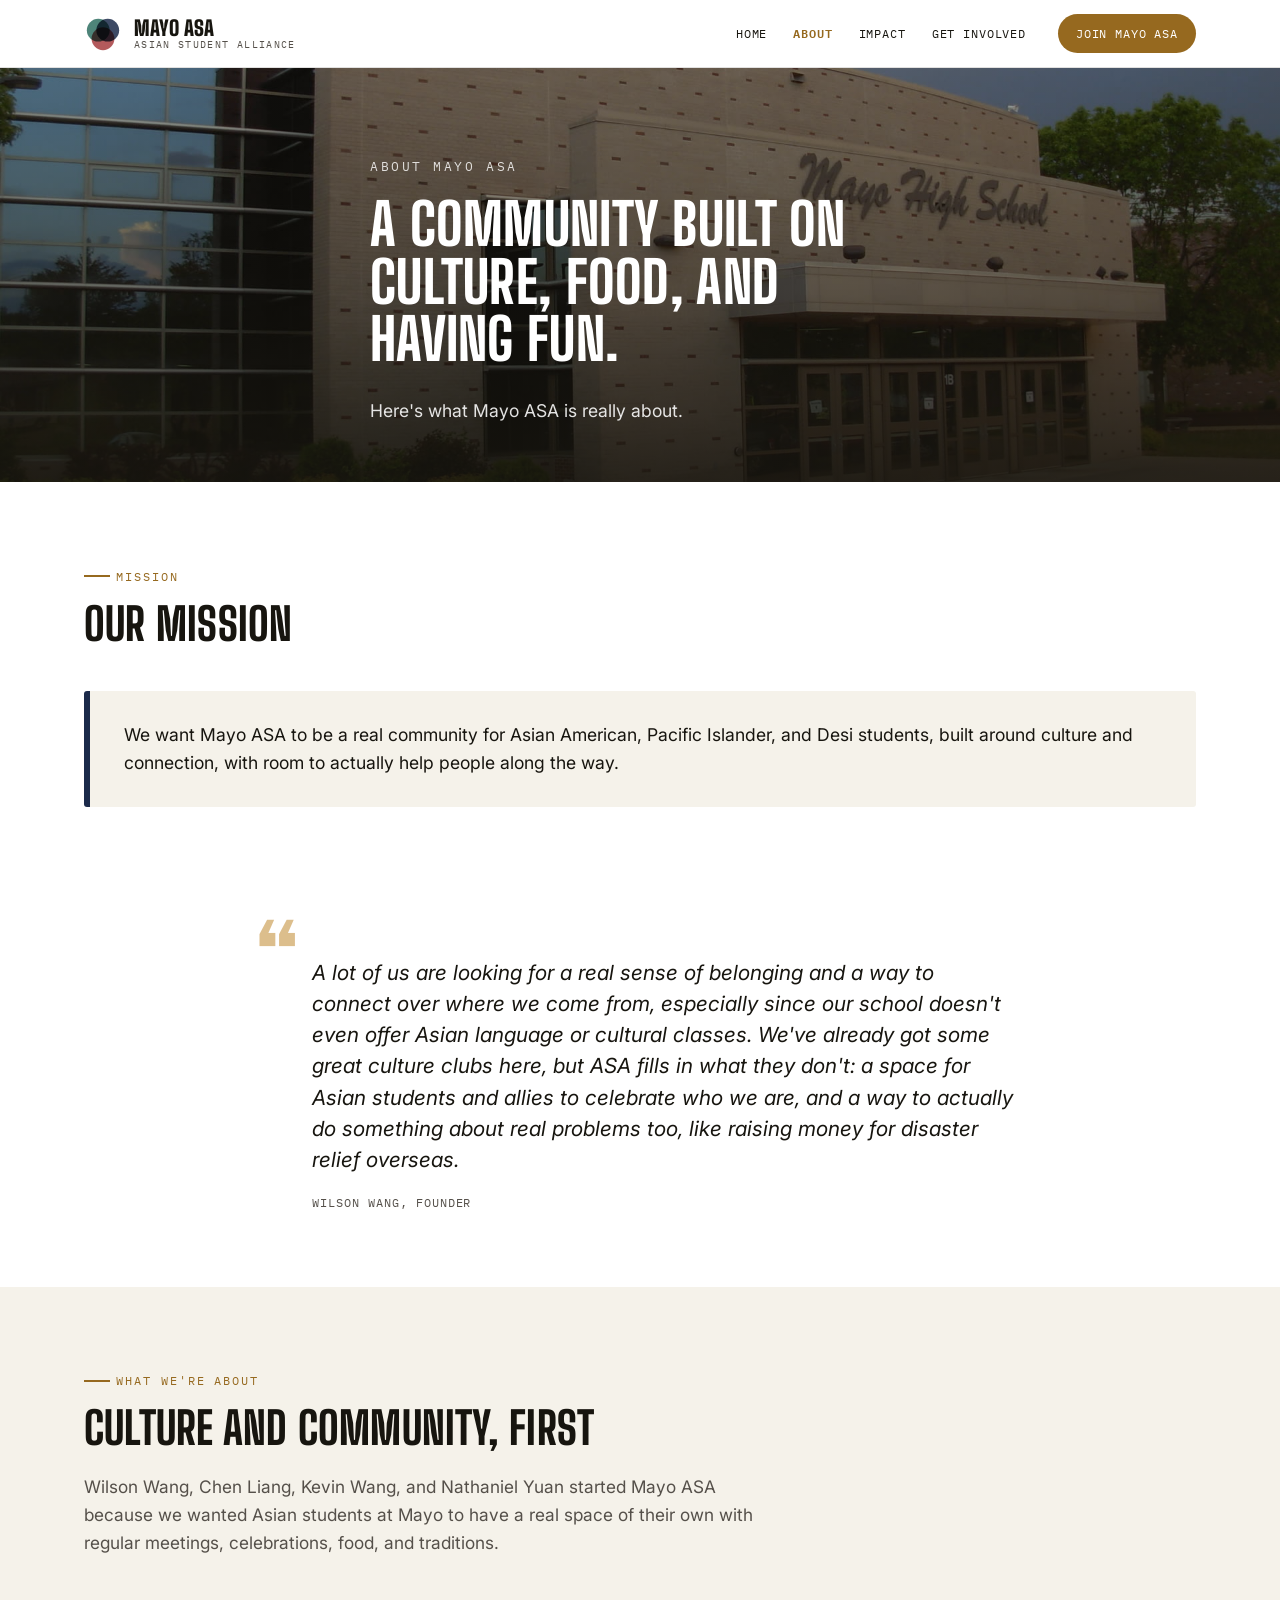
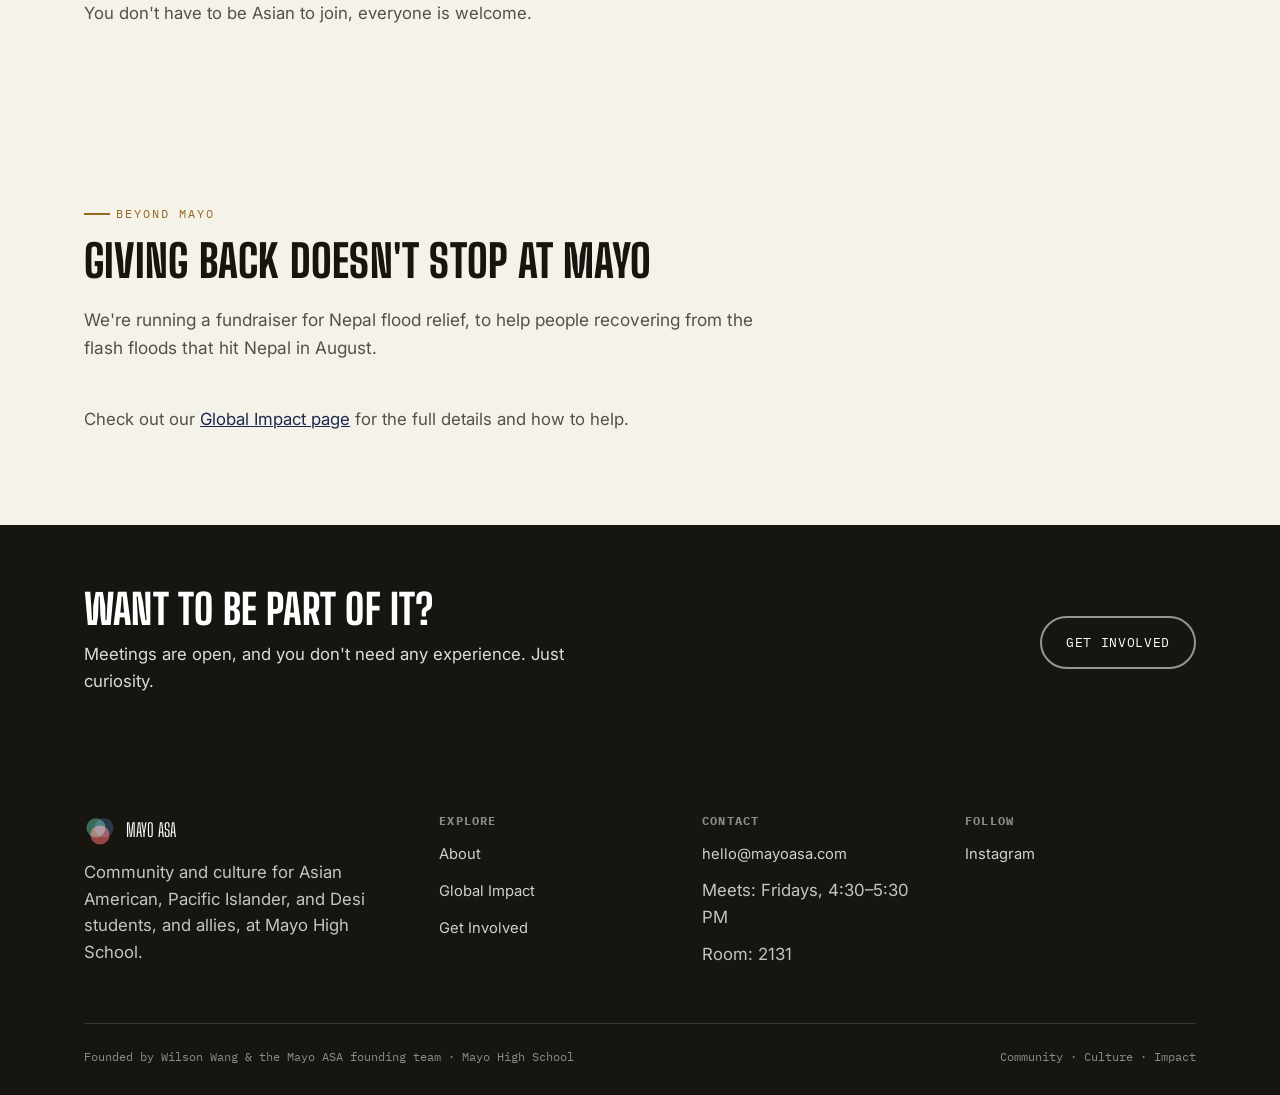
==== about.html @ 7ac88376 "Point canonical/OG/sitemap URLs at www, the actual serving domain The apex domain 308-redirects ever" ====
<!DOCTYPE html>
<html lang="en">
<head>
<meta charset="UTF-8">
<meta name="viewport" content="width=device-width, initial-scale=1.0">
<link rel="icon" href="/favicon.ico" sizes="48x48">
<link rel="icon" type="image/svg+xml" href="images/favicon.svg">
<link rel="icon" type="image/png" sizes="48x48" href="images/favicon-48x48.png">
<link rel="icon" type="image/png" sizes="96x96" href="images/favicon-96x96.png">
<link rel="icon" type="image/png" sizes="144x144" href="images/favicon-144x144.png">
<link rel="icon" type="image/png" sizes="32x32" href="images/favicon-32x32.png">
<link rel="icon" type="image/png" sizes="16x16" href="images/favicon-16x16.png">
<link rel="apple-touch-icon" sizes="180x180" href="images/apple-touch-icon.png">
<title>About — Mayo ASA</title>
<meta name="description" content="Mayo ASA's story and mission — a community built on culture, connection, and giving back at Mayo High School.">
<link rel="canonical" href="https://www.mayoasa.com/about.html">
<meta property="og:type" content="website">
<meta property="og:title" content="About — Mayo ASA">
<meta property="og:description" content="Mayo ASA's story and mission — a community built on culture, connection, and giving back at Mayo High School.">
<meta property="og:url" content="https://www.mayoasa.com/about.html">
<meta property="og:image" content="https://www.mayoasa.com/images/hero-about.jpg">
<meta name="twitter:card" content="summary_large_image">
<link rel="preconnect" href="https://fonts.googleapis.com">
<link rel="preconnect" href="https://fonts.gstatic.com" crossorigin>
<link href="https://fonts.googleapis.com/css2?family=Big+Shoulders+Display:wght@600;700;800;900&family=Inter:wght@400;500;600;700&family=IBM+Plex+Mono:wght@400;500;600&display=swap" rel="stylesheet">
<link rel="stylesheet" href="style.css">
</head>
<body>
<noscript><style>.reveal{opacity:1!important;transform:none!important}</style></noscript>

<header class="masthead">
  <div class="masthead-bar">
    <a class="brand" href="index.html">
      <svg class="brand-mark" viewBox="0 0 40 40" aria-hidden="true">
        <circle cx="15" cy="16" r="12" fill="#2f6f62" fill-opacity="0.85" style="mix-blend-mode:multiply"/>
        <circle cx="25" cy="16" r="12" fill="#1b2a4a" fill-opacity="0.85" style="mix-blend-mode:multiply"/>
        <circle cx="20" cy="25" r="12" fill="#a63d40" fill-opacity="0.85" style="mix-blend-mode:multiply"/>
      </svg>
      <span class="brand-text">
        <span class="brand-name">Mayo ASA</span>
        <span class="brand-sub">Asian Student Alliance</span>
      </span>
    </a>
    <div class="nav-row">
      <nav class="site-nav" aria-label="Primary">
        <ul>
          <li><a href="index.html">Home</a></li>
          <li><a href="about.html" aria-current="page">About</a></li>
          <li><a href="impact.html">Impact</a></li>
          <li><a href="get-involved.html">Get Involved</a></li>
        </ul>
      </nav>
      <a class="btn-cta" href="get-involved.html">Join Mayo ASA</a>
      <button class="nav-toggle" aria-label="Toggle navigation" aria-expanded="false">
        <span></span>
      </button>
    </div>
  </div>
</header>

<main>

  <section class="page-hero">
    <div class="photo-frame hero-photo">
      <img src="images/hero-about.jpg" alt="Mayo High School building">
    </div>
    <div class="wrap">
      <p class="hero-kicker">About Mayo ASA</p>
      <h1>A community built on culture, food, and having fun.</h1>
      <p class="hero-lede">Here's what Mayo ASA is really about.</p>
    </div>
  </section>

  <section class="section reveal">
    <div class="wrap">
      <div class="section-head">
        <span class="kicker">Mission</span>
        <h2>Our mission</h2>
      </div>
      <div class="callout" style="border-color:var(--navy);">
        <p>We want Mayo ASA to be a real community for Asian American, Pacific Islander, and Desi students, built around culture and connection, with room to actually help people along the way.</p>
      </div>
    </div>
  </section>

  <section class="quote-section reveal">
    <div class="wrap">
      <blockquote class="pull-quote">
        <p>A lot of us are looking for a real sense of belonging and a way to connect over where we come from, especially since our school doesn't even offer Asian language or cultural classes. We've already got some great culture clubs here, but ASA fills in what they don't: a space for Asian students and allies to celebrate who we are, and a way to actually do something about real problems too, like raising money for disaster relief overseas.</p>
        <cite class="pull-quote-cite">Wilson Wang, Founder</cite>
      </blockquote>
    </div>
  </section>

  <section class="section section--paper reveal">
    <div class="wrap">
      <div class="section-head">
        <span class="kicker">What we're about</span>
        <h2>Culture and community, first</h2>
        <p>Wilson Wang, Chen Liang, Kevin Wang, and Nathaniel Yuan started Mayo ASA because we wanted Asian students at Mayo to have a real space of their own with regular meetings, celebrations, food, and traditions.</p>
      </div>
      <p style="max-width:64ch; color:var(--ink-soft);">You don't have to be Asian to join, everyone is welcome.</p>
    </div>
  </section>

  <section class="section section--paper reveal">
    <div class="wrap">
      <div class="section-head">
        <span class="kicker">Beyond Mayo</span>
        <h2>Giving back doesn't stop at Mayo</h2>
        <p>We're running a fundraiser for Nepal flood relief, to help people recovering from the flash floods that hit Nepal in August.</p>
      </div>
      <p style="max-width:64ch; color:var(--ink-soft);">Check out our <a href="impact.html">Global Impact page</a> for the full details and how to help.</p>
    </div>
  </section>

  <section class="cta-band cta-band--ink reveal">
    <div class="wrap">
      <div class="cta-band-inner">
      <div>
        <h2>Want to be part of it?</h2>
        <p>Meetings are open, and you don't need any experience. Just curiosity.</p>
      </div>
      <div class="hero-actions" style="margin-top:0;">
        <a class="btn btn-ghost" href="get-involved.html">Get involved</a>
      </div>
      </div>
    </div>
  </section>

</main>

<footer class="site-footer">
  <div class="wrap">
    <div class="footer-top">
      <div>
        <div class="footer-brand-mark">
          <svg class="brand-mark" viewBox="0 0 40 40" aria-hidden="true">
            <circle cx="15" cy="16" r="12" fill="#2f6f62" fill-opacity="0.85" style="mix-blend-mode:screen"/>
            <circle cx="25" cy="16" r="12" fill="#1b2a4a" fill-opacity="0.85" style="mix-blend-mode:screen"/>
            <circle cx="20" cy="25" r="12" fill="#a63d40" fill-opacity="0.85" style="mix-blend-mode:screen"/>
          </svg>
          <span class="footer-brand">Mayo ASA</span>
        </div>
        <p>Community and culture for Asian American, Pacific Islander, and Desi students, and allies, at Mayo High School.</p>
      </div>
      <div class="footer-col">
        <h4>Explore</h4>
        <ul>
          <li><a href="about.html">About</a></li>
          <li><a href="impact.html">Global Impact</a></li>
          <li><a href="get-involved.html">Get Involved</a></li>
        </ul>
      </div>
      <div class="footer-col">
        <h4>Contact</h4>
        <ul>
          <li><a href="mailto:hello@mayoasa.com">hello@mayoasa.com</a></li>
          <li>Meets: Fridays, 4:30–5:30 PM</li>
          <li>Room: 2131</li>
        </ul>
      </div>
      <div class="footer-col">
        <h4>Follow</h4>
        <ul>
          <li><a href="https://www.instagram.com/asianstudentalliance00/" target="_blank" rel="noopener">Instagram</a></li>
        </ul>
      </div>
    </div>
    <div class="footer-bottom">
      <span>Founded by Wilson Wang &amp; the Mayo ASA founding team · Mayo High School</span>
      <span>Community · Culture · Impact</span>
    </div>
  </div>
</footer>

<script src="script.js"></script>
</body>
</html>
---- style.css ----
/* ==========================================================================
   Mayo ASA — stylesheet
   Design concept: bold, photo-led advocacy-org design (in the spirit of
   national civil-rights orgs) built around Mayo ASA's own identity system —
   three pillar colors (jade/navy/brick) plus one shared accent (gold).
   Photo sections use a "photo-slot" placeholder component until real
   photography is dropped in — see the photo-slot notes near each usage.
   ========================================================================== */

:root {
  --ink: #17150f;
  --ink-soft: #55504a;
  --white: #ffffff;
  --paper: #f5f2ea;
  --line: rgba(23, 21, 15, 0.13);

  --navy: #1b2a4a;      /* Education */
  --navy-dark: #101a30;
  --jade: #2f6f62;      /* Community */
  --jade-dark: #204b42;
  --brick: #a63d40;     /* Advocacy */
  --brick-dark: #7c2c2f;
  --gold: #c1892f;      /* shared accent / CTA color */
  --gold-dark: #96691f;

  --radius: 6px;
  --radius-sm: 3px;
  --shadow-card: 0 14px 32px -16px rgba(23, 21, 15, 0.35);
  --shadow-card-hover: 0 22px 40px -16px rgba(23, 21, 15, 0.45);

  --font-display: "Big Shoulders Display", "Arial Narrow", sans-serif;
  --font-body: "Inter", "Helvetica Neue", Arial, sans-serif;
  --font-mono: "IBM Plex Mono", "Courier New", monospace;
}

* { box-sizing: border-box; }
html { scroll-behavior: smooth; }

@media (prefers-reduced-motion: reduce) {
  html { scroll-behavior: auto; }
  *, *::before, *::after {
    animation-duration: 0.001ms !important;
    animation-iteration-count: 1 !important;
    transition-duration: 0.001ms !important;
    scroll-behavior: auto !important;
  }
}

body {
  margin: 0;
  background: var(--white);
  color: var(--ink);
  font-family: var(--font-body);
  font-size: 1.05rem;
  line-height: 1.6;
  -webkit-font-smoothing: antialiased;
}

h1, h2, h3, h4 {
  font-family: var(--font-display);
  font-weight: 800;
  letter-spacing: 0.005em;
  line-height: 1.0;
  margin: 0 0 0.5em;
  text-transform: uppercase;
}

p { margin: 0 0 1em; }
a { color: var(--navy); }
a:focus-visible, button:focus-visible, .nav-toggle:focus-visible {
  outline: 3px solid var(--gold);
  outline-offset: 3px;
}

img, svg { max-width: 100%; display: block; }

.wrap {
  max-width: 1160px;
  margin: 0 auto;
  padding: 0 24px;
}

/* -------------------------------- eyebrow / kicker labels ---------------- */
.kicker {
  display: inline-flex;
  align-items: center;
  gap: 0.5em;
  font-family: var(--font-mono);
  font-size: 0.76rem;
  letter-spacing: 0.16em;
  text-transform: uppercase;
  color: var(--gold-dark);
}
.kicker::before {
  content: "";
  width: 26px;
  height: 2px;
  background: var(--gold-dark);
  display: inline-block;
}
.kicker--light { color: var(--gold); }
.kicker--light::before { background: var(--gold); }

.tag {
  display: inline-flex;
  align-items: center;
  gap: 0.4em;
  font-family: var(--font-mono);
  font-size: 0.72rem;
  letter-spacing: 0.1em;
  text-transform: uppercase;
  padding: 0.35em 0.85em;
  border-radius: 999px;
  border: 1.5px solid currentColor;
}
.tag--community { color: var(--jade-dark); }
.tag--education { color: var(--navy); }
.tag--advocacy { color: var(--brick-dark); }
.tag--gold { color: var(--gold-dark); }
.tag--global { color: var(--gold-dark); }

/* ------------------------------------ donate banner ----------------------- */
.donate-banner { background: var(--brick); color: var(--white); }
.donate-banner-inner {
  display: flex;
  align-items: center;
  justify-content: center;
  gap: 16px;
  padding: 10px 24px;
  text-align: center;
}
.donate-banner p { margin: 0; font-size: 0.92rem; }
.donate-banner a { color: var(--white); font-weight: 700; text-decoration: underline; text-underline-offset: 2px; }
.donate-banner-close {
  background: none;
  border: none;
  color: var(--white);
  font-size: 1.3rem;
  line-height: 1;
  cursor: pointer;
  padding: 0 4px;
  flex-shrink: 0;
}
@media (max-width: 640px) {
  .donate-banner-inner { flex-wrap: wrap; padding: 10px 16px; }
}

/* ------------------------------------ masthead / nav --------------------- */
.masthead {
  background: var(--white);
  border-bottom: 1px solid var(--line);
  position: sticky;
  top: 0;
  z-index: 50;
  transition: box-shadow 0.2s ease;
}
.masthead.is-scrolled { box-shadow: 0 6px 18px -12px rgba(23,21,15,0.35); }
.masthead-bar {
  display: flex;
  align-items: center;
  justify-content: space-between;
  padding: 14px 24px;
  max-width: 1160px;
  margin: 0 auto;
  gap: 16px;
}
.brand {
  display: flex;
  align-items: center;
  gap: 12px;
  text-decoration: none;
  color: var(--ink);
}
.brand-mark { width: 38px; height: 38px; flex: none; }
.brand-text { line-height: 1; }
.brand-name {
  font-family: var(--font-display);
  font-weight: 900;
  font-size: 1.3rem;
  letter-spacing: 0.01em;
  text-transform: uppercase;
}
.brand-sub {
  display: block;
  font-family: var(--font-mono);
  font-size: 0.6rem;
  letter-spacing: 0.14em;
  text-transform: uppercase;
  color: var(--ink-soft);
  margin-top: 2px;
}

.nav-toggle {
  display: none;
  background: none;
  border: 2px solid var(--ink);
  border-radius: 4px;
  padding: 8px 10px;
  cursor: pointer;
}
.nav-toggle span,
.nav-toggle span::before,
.nav-toggle span::after {
  display: block;
  width: 20px;
  height: 2px;
  background: var(--ink);
  position: relative;
  transition: transform 0.28s cubic-bezier(0.16, 1, 0.3, 1), background-color 0.2s ease, opacity 0.2s ease;
}
.nav-toggle span::before,
.nav-toggle span::after { content: ""; position: absolute; }
.nav-toggle span::before { top: -6px; }
.nav-toggle span::after { top: 6px; }

/* morph the hamburger into an X while the menu is open */
.nav-toggle[aria-expanded="true"] span { background: transparent; }
.nav-toggle[aria-expanded="true"] span::before { top: 0; transform: rotate(45deg); }
.nav-toggle[aria-expanded="true"] span::after { top: 0; transform: rotate(-45deg); }

.nav-row { display: flex; align-items: center; gap: 20px; }
.site-nav ul {
  list-style: none;
  display: flex;
  gap: 2px;
  margin: 0;
  padding: 0;
}
.site-nav a {
  display: inline-block;
  font-family: var(--font-mono);
  font-size: 0.76rem;
  letter-spacing: 0.07em;
  text-transform: uppercase;
  text-decoration: none;
  color: var(--ink);
  padding: 9px 12px;
  border-radius: 3px;
}
.site-nav a:hover { background: var(--paper); }
.site-nav a[aria-current="page"] { color: var(--gold-dark); font-weight: 600; }

.btn-cta {
  display: inline-flex;
  align-items: center;
  font-family: var(--font-mono);
  font-size: 0.76rem;
  letter-spacing: 0.07em;
  text-transform: uppercase;
  text-decoration: none;
  color: var(--white);
  background: var(--gold-dark);
  padding: 10px 18px;
  border-radius: 999px;
  white-space: nowrap;
  transition: background 0.15s ease, transform 0.15s ease;
}
.btn-cta:hover { background: var(--ink); transform: translateY(-1px); }

/* --------------------------------------- buttons -------------------------- */
.btn {
  display: inline-flex;
  align-items: center;
  gap: 0.5em;
  font-family: var(--font-mono);
  font-size: 0.82rem;
  letter-spacing: 0.05em;
  text-transform: uppercase;
  text-decoration: none;
  padding: 14px 24px;
  border-radius: 999px;
  border: 2px solid transparent;
  transition: transform 0.15s ease, box-shadow 0.15s ease, background 0.15s ease;
}
.btn-primary { background: var(--gold-dark); color: var(--white); }
.btn-primary:hover { background: var(--gold); transform: translateY(-2px); box-shadow: var(--shadow-card); }
.btn-ghost { background: transparent; color: var(--white); border-color: rgba(255,255,255,0.55); }
.btn-ghost:hover { background: rgba(255,255,255,0.12); }
.btn-ghost--dark { color: var(--ink); border-color: var(--ink); }
.btn-ghost--dark:hover { background: var(--paper); }

/* --------------------------------------- photo-slot placeholder ----------- */
/* Stand-in for real photography. Swap by replacing this element with an
   <img src="images/your-photo.jpg" alt="..."> of the same aspect ratio. */
.photo-slot {
  position: relative;
  overflow: hidden;
  border-radius: var(--radius);
  background: linear-gradient(135deg, var(--slot-a, var(--navy)) 0%, var(--slot-b, var(--navy-dark)) 100%);
  isolation: isolate;
}
.photo-slot::before {
  content: "";
  position: absolute;
  inset: 0;
  background-image: radial-gradient(rgba(255,255,255,0.16) 1px, transparent 1px);
  background-size: 15px 15px;
  mix-blend-mode: overlay;
  opacity: 0.65;
}
.photo-slot-cap {
  position: absolute;
  top: 14px;
  left: 14px;
  max-width: calc(100% - 28px);
  display: inline-flex;
  align-items: center;
  gap: 8px;
  background: rgba(15, 14, 10, 0.4);
  padding: 7px 14px 7px 10px;
  border-radius: 999px;
  color: rgba(255,255,255,0.92);
}
.photo-slot-cap svg { width: 16px; height: 16px; flex: none; opacity: 0.9; }
.photo-slot-cap span {
  font-family: var(--font-mono);
  font-size: 0.66rem;
  letter-spacing: 0.06em;
  text-transform: uppercase;
  white-space: nowrap;
  overflow: hidden;
  text-overflow: ellipsis;
  min-width: 0;
}

/* real photo container — replaces .photo-slot once an image is available */
.photo-frame {
  position: relative;
  overflow: hidden;
  border-radius: var(--radius);
  background: var(--ink);
}
/* full-bleed hero variant spans edge-to-edge, so no rounded corners
   (otherwise the page background shows through at the corners) */
.photo-frame.hero-photo { border-radius: 0; }
.photo-frame img {
  width: 100%;
  height: 100%;
  object-fit: cover;
  display: block;
}

/* full-bleed hero variant: adds a scrim so headline text stays legible even
   once a real photo is dropped in */
.hero-photo {
  position: absolute;
  inset: 0;
  z-index: -1;
}
.hero-photo::after {
  content: "";
  position: absolute;
  inset: 0;
  background: linear-gradient(180deg, rgba(23,21,15,0.35) 0%, rgba(23,21,15,0.55) 55%, rgba(23,21,15,0.86) 100%);
}

/* circular avatar-slot for founders */
.avatar-slot {
  width: 88px;
  height: 88px;
  border-radius: 50%;
  flex: none;
  display: flex;
  align-items: center;
  justify-content: center;
  font-family: var(--font-display);
  font-size: 1.5rem;
  color: var(--white);
  background: linear-gradient(135deg, var(--slot-a, var(--navy)), var(--slot-b, var(--navy-dark)));
  box-shadow: inset 0 0 0 3px rgba(255,255,255,0.18);
}

/* real-photo version of .avatar-slot */
.avatar-frame {
  width: 88px;
  height: 88px;
  border-radius: 50%;
  flex: none;
  overflow: hidden;
}
.avatar-frame img {
  width: 100%;
  height: 100%;
  object-fit: cover;
  display: block;
}

/* --------------------------------------- hero (home) ----------------------- */
.hero {
  position: relative;
  min-height: 82vh;
  display: flex;
  align-items: flex-end;
  padding: 64px 0 56px;
  color: var(--white);
}
.hero-kicker {
  font-family: var(--font-mono);
  font-size: 0.8rem;
  letter-spacing: 0.2em;
  text-transform: uppercase;
  color: rgba(255,255,255,0.82);
  margin-bottom: 18px;
}
.hero h1 {
  font-size: clamp(2.8rem, 7vw, 5.4rem);
  max-width: 17ch;
  margin-bottom: 0.28em;
}
.hero h1 em {
  font-style: normal;
  color: var(--gold);
}
.hero-lede {
  font-size: 1.2rem;
  max-width: 54ch;
  color: rgba(255,255,255,0.88);
}
.hero-actions {
  display: flex;
  flex-wrap: wrap;
  gap: 14px;
  margin-top: 28px;
}

/* inner page hero */
.page-hero {
  position: relative;
  min-height: 46vh;
  display: flex;
  align-items: flex-end;
  padding: 48px 0 40px;
  color: var(--white);
}
.page-hero h1 { font-size: clamp(2.2rem, 5.5vw, 3.6rem); max-width: 20ch; }
.page-hero .hero-lede { font-size: 1.1rem; }

/* --------------------------------------- stat bar --------------------------- */
.stat-bar {
  background: var(--ink);
  color: var(--white);
}
.stat-grid {
  display: grid;
  grid-template-columns: repeat(auto-fit, minmax(180px, 1fr));
  gap: 32px;
  padding: 40px 0;
}
.stat-num {
  font-family: var(--font-display);
  font-size: clamp(2.4rem, 5vw, 3.4rem);
  color: var(--gold);
  line-height: 1;
  margin-bottom: 0.2em;
}
.stat-label {
  font-family: var(--font-mono);
  font-size: 0.78rem;
  letter-spacing: 0.08em;
  text-transform: uppercase;
  color: rgba(255,255,255,0.75);
}

/* --------------------------------------- section shell --------------------- */
.section { padding: 76px 0; }
.section--paper { background: var(--paper); }
.section--ink { background: var(--ink); color: var(--white); }
.section--ink .section-head p { color: rgba(255,255,255,0.72); }
.section--ink a { color: var(--gold); }
.section-head { max-width: 62ch; margin-bottom: 44px; }
.section-head h2 { font-size: clamp(1.9rem, 3.6vw, 2.8rem); margin-top: 0.35em; }
.section-head p { color: var(--ink-soft); font-size: 1.08rem; }
.section-head--center { margin-left: auto; margin-right: auto; text-align: center; }

/* --------------------------------------- feature block (photo + text) ------ */
.feature {
  display: grid;
  grid-template-columns: 1fr 1fr;
  gap: 56px;
  align-items: center;
}
.feature + .feature { margin-top: 76px; }
.feature-media .photo-slot { aspect-ratio: 4 / 3; }
.feature--reverse .feature-media { order: 2; }
.feature-body h3 { font-size: clamp(1.5rem, 2.6vw, 2.1rem); margin-top: 0.3em; }
.feature-body p { color: var(--ink-soft); max-width: 52ch; }
.feature-body .tag { margin-bottom: 14px; }

/* --------------------------------------- pinned cards ---------------------- */
.card-grid {
  display: grid;
  grid-template-columns: repeat(auto-fit, minmax(270px, 1fr));
  gap: 28px;
}
.pillar-card {
  background: var(--white);
  border: 1px solid var(--line);
  border-top: 5px solid var(--stripe, var(--gold));
  border-radius: var(--radius);
  padding: 30px 26px 26px;
  box-shadow: var(--shadow-card);
  transition: transform 0.2s ease, box-shadow 0.2s ease;
}
.pillar-card:hover { transform: translateY(-4px); box-shadow: var(--shadow-card-hover); }
.pillar-card--community { --stripe: var(--jade); }
.pillar-card--education { --stripe: var(--navy); }
.pillar-card--advocacy { --stripe: var(--brick); }
.pillar-card--global { --stripe: var(--gold); }
.pillar-card h3 { font-size: 1.35rem; margin-bottom: 0.5em; }
.pillar-card p { color: var(--ink-soft); font-size: 0.98rem; margin-bottom: 0.9em; }
.pillar-card .tag { margin-bottom: 14px; }
.pillar-card a { font-family: var(--font-mono); font-size: 0.82rem; text-decoration: none; font-weight: 600; }

/* --------------------------------------- CTA band --------------------------- */
.cta-band {
  background: var(--gold-dark);
  color: var(--white);
  padding: 64px 0;
}
.cta-band.cta-band--ink { background: var(--ink); }
.cta-band-inner {
  display: flex;
  flex-wrap: wrap;
  align-items: center;
  justify-content: space-between;
  gap: 28px;
}
.cta-band h2 { margin: 0; font-size: clamp(1.8rem, 3.6vw, 2.6rem); max-width: 20ch; }
.cta-band p { color: rgba(255,255,255,0.85); margin: 10px 0 0; max-width: 46ch; }

/* --------------------------------------- pull quote ------------------------ */
.quote-section { padding: 64px 0; }
.pull-quote {
  position: relative;
  max-width: 68ch;
  margin: 0 auto;
  padding: 10px 0 10px 46px;
}
.pull-quote::before {
  content: "\201C";
  position: absolute;
  left: -10px;
  top: -34px;
  font-family: var(--font-display);
  font-weight: 900;
  font-size: 5.8rem;
  color: var(--gold);
  opacity: 0.55;
  line-height: 1;
}
.pull-quote p {
  font-size: 1.3rem;
  font-style: italic;
  color: var(--ink);
  line-height: 1.5;
  margin-bottom: 0;
}
.pull-quote-cite {
  display: block;
  margin-top: 18px;
  font-family: var(--font-mono);
  font-size: 0.76rem;
  letter-spacing: 0.08em;
  text-transform: uppercase;
  color: var(--ink-soft);
  font-style: normal;
}

/* --------------------------------------- founder cards --------------------- */
.founders-grid {
  display: grid;
  grid-template-columns: repeat(2, 1fr);
  align-items: start;
  gap: 28px;
}
@media (max-width: 640px) {
  .founders-grid { grid-template-columns: 1fr; }
  .stat-grid { grid-template-columns: 1fr; }
}
.founder-card {
  display: flex;
  gap: 20px;
  align-items: flex-start;
  background: var(--white);
  border: 1px solid var(--line);
  padding: 26px;
  border-radius: var(--radius);
  box-shadow: var(--shadow-card);
}
.founder-name { font-family: var(--font-display); font-size: 1.2rem; text-transform: uppercase; margin-bottom: 2px; }
.founder-role {
  font-family: var(--font-mono);
  font-size: 0.72rem;
  letter-spacing: 0.1em;
  text-transform: uppercase;
  color: var(--ink-soft);
  display: block;
  margin-bottom: 8px;
}
.founder-card p { font-size: 0.96rem; color: var(--ink-soft); margin: 0; }

/* --------------------------------------- callout / pull-note --------------- */
.callout {
  border-left: 6px solid var(--brick);
  background: var(--paper);
  padding: 30px 34px;
  border-radius: var(--radius-sm);
}
.callout p { font-size: 1.1rem; margin-bottom: 0.8em; }
.callout p:last-child { margin-bottom: 0; }
.callout strong { color: var(--brick-dark); }

/* --------------------------------------- list styles ------------------------ */
.check-list { list-style: none; margin: 0; padding: 0; display: grid; gap: 14px; }
.check-list li {
  padding-left: 1.7em;
  position: relative;
  color: var(--ink-soft);
}
.check-list li::before {
  content: "";
  position: absolute;
  left: 0;
  top: 0.55em;
  width: 10px;
  height: 10px;
  border-radius: 2px;
  background: var(--stripe, var(--gold));
}

/* --------------------------------------- topic tag cloud -------------------- */
.tag-board {
  display: flex;
  flex-wrap: wrap;
  gap: 12px;
}
.tag-pin {
  font-family: var(--font-mono);
  font-size: 0.85rem;
  padding: 10px 18px;
  background: var(--white);
  border: 1.5px solid var(--line);
  border-radius: 999px;
  color: var(--ink);
}

/* --------------------------------------- partner strip --------------------- */
.partner-grid {
  display: grid;
  grid-template-columns: repeat(auto-fit, minmax(220px, 1fr));
  gap: 20px;
}
.partner-card {
  border: 1px solid rgba(255,255,255,0.18);
  padding: 22px;
  border-radius: var(--radius);
}
.partner-card h3 { font-size: 1.05rem; margin-bottom: 6px; }
.partner-card p { color: rgba(255,255,255,0.72); font-size: 0.92rem; margin: 0; }

/* --------------------------------------- FAQ ------------------------------- */
.faq-item { border-bottom: 1px solid var(--line); padding: 20px 0; }
.faq-item summary {
  cursor: pointer;
  font-family: var(--font-display);
  font-size: 1.15rem;
  text-transform: uppercase;
  list-style: none;
}
.faq-item summary::-webkit-details-marker { display: none; }
.faq-item summary::before { content: "+ "; color: var(--gold-dark); }
.faq-item[open] summary::before { content: "\2212 "; }
.faq-item p { margin-top: 10px; color: var(--ink-soft); }

/* --------------------------------------- contact card ---------------------- */
.contact-card {
  background: var(--paper);
  border: 1px solid var(--line);
  padding: 34px;
  border-radius: var(--radius);
}
.contact-card dl { display: grid; grid-template-columns: auto 1fr; gap: 12px 18px; margin: 0; }
.contact-card dt {
  font-family: var(--font-mono);
  font-size: 0.75rem;
  letter-spacing: 0.08em;
  text-transform: uppercase;
  color: var(--ink-soft);
}
.contact-card dd { margin: 0; }
.editnote {
  font-family: var(--font-mono);
  font-size: 0.72rem;
  color: var(--gold-dark);
  border: 1px dashed var(--gold-dark);
  padding: 3px 8px;
  border-radius: 3px;
  margin-left: 6px;
  white-space: nowrap;
}

/* --------------------------------------- sign-up form ----------------------- */
.signup-form {
  background: var(--white);
  border: 1px solid var(--line);
  padding: 34px;
  border-radius: var(--radius);
  box-shadow: var(--shadow-card);
  max-width: 560px;
}
.form-row { margin-bottom: 20px; }
.form-row:last-of-type { margin-bottom: 0; }
.form-row-split { display: grid; grid-template-columns: 1fr 1fr; gap: 16px; }
.form-label {
  display: block;
  font-family: var(--font-mono);
  font-size: 0.75rem;
  letter-spacing: 0.08em;
  text-transform: uppercase;
  color: var(--ink-soft);
  margin-bottom: 8px;
}
.form-input, .form-select, .form-textarea {
  display: block;
  width: 100%;
  font-family: var(--font-body);
  font-size: 1rem;
  color: var(--ink);
  background: var(--paper);
  border: 1.5px solid var(--line);
  border-radius: var(--radius-sm);
  padding: 12px 14px;
}
.form-textarea { resize: vertical; min-height: 90px; }
.form-input:focus, .form-select:focus, .form-textarea:focus {
  outline: none;
  border-color: var(--gold-dark);
  box-shadow: 0 0 0 3px rgba(193, 137, 47, 0.18);
}
.form-hint { font-size: 0.85rem; color: var(--ink-soft); margin-top: 6px; }
.form-submit {
  font-family: var(--font-mono);
  font-size: 0.82rem;
  letter-spacing: 0.05em;
  text-transform: uppercase;
  color: var(--white);
  background: var(--gold-dark);
  border: none;
  border-radius: 999px;
  padding: 14px 28px;
  cursor: pointer;
  transition: background 0.15s ease, transform 0.15s ease;
}
.form-submit:hover { background: var(--gold); transform: translateY(-2px); }
.form-submit:disabled { opacity: 0.6; cursor: default; transform: none; }
.form-status {
  margin-top: 16px;
  font-size: 0.92rem;
  padding: 12px 14px;
  border-radius: var(--radius-sm);
  display: none;
}
.form-status.is-success { display: block; background: rgba(47, 111, 98, 0.12); color: var(--jade-dark); }
.form-status.is-error { display: block; background: rgba(166, 61, 64, 0.12); color: var(--brick-dark); }
.form-honeypot { position: absolute; left: -9999px; width: 1px; height: 1px; overflow: hidden; }

@media (max-width: 560px) {
  .form-row-split { grid-template-columns: 1fr; }
}

/* --------------------------------------- footer ---------------------------- */
.site-footer {
  background: var(--ink);
  color: rgba(255,255,255,0.75);
  padding: 56px 0 28px;
}
.footer-top {
  display: grid;
  grid-template-columns: 1.4fr 1fr 1fr 1fr;
  gap: 32px;
  padding-bottom: 40px;
  border-bottom: 1px solid rgba(255,255,255,0.14);
  margin-bottom: 24px;
}
.footer-brand-mark { display: flex; align-items: center; gap: 10px; margin-bottom: 12px; }
.footer-brand-mark .brand-mark { width: 32px; height: 32px; }
.footer-brand { font-family: var(--font-display); text-transform: uppercase; color: var(--white); font-size: 1.15rem; }
.footer-col h4 {
  font-family: var(--font-mono);
  font-size: 0.72rem;
  letter-spacing: 0.1em;
  text-transform: uppercase;
  color: rgba(255,255,255,0.5);
  margin-bottom: 14px;
}
.footer-col p { font-size: 0.92rem; color: rgba(255,255,255,0.68); max-width: 32ch; }
.footer-col ul { list-style: none; margin: 0; padding: 0; display: grid; gap: 10px; }
.footer-col a { color: rgba(255,255,255,0.8); text-decoration: none; font-size: 0.92rem; }
.footer-col a:hover { color: var(--gold); }
.footer-bottom {
  display: flex;
  flex-wrap: wrap;
  justify-content: space-between;
  gap: 12px;
  font-family: var(--font-mono);
  font-size: 0.74rem;
  color: rgba(255,255,255,0.5);
}

/* --------------------------------------- reveal-on-scroll ------------------ */
.reveal { opacity: 0; transform: translateY(18px); transition: opacity 0.6s ease, transform 0.6s ease; }
.reveal.is-visible { opacity: 1; transform: translateY(0); }

/* --------------------------------------- responsive ------------------------ */
@media (max-width: 900px) {
  .feature { grid-template-columns: 1fr; gap: 28px; }
  .feature--reverse .feature-media { order: 0; }
  .footer-top { grid-template-columns: 1fr 1fr; }
}

@media (max-width: 760px) {
  .nav-toggle { display: inline-flex; flex-direction: column; gap: 5px; align-items: center; justify-content: center; }
  .nav-row { gap: 12px; }
  .site-nav {
    position: absolute;
    top: 100%;
    left: 0;
    right: 0;
    background: var(--white);
    border-bottom: 1px solid var(--line);
    box-shadow: 0 12px 20px -14px rgba(23,21,15,0.3);
    display: grid;
    grid-template-rows: 0fr;
    opacity: 0;
    pointer-events: none;
    transition: grid-template-rows 0.32s cubic-bezier(0.16, 1, 0.3, 1), opacity 0.22s ease;
  }
  .site-nav.is-open {
    grid-template-rows: 1fr;
    opacity: 1;
    pointer-events: auto;
  }
  .site-nav ul { flex-direction: column; padding: 8px 24px 16px; overflow: hidden; min-height: 0; }
  .site-nav a { display: block; padding: 12px 4px; }
  .hero { min-height: 74vh; }
  .cta-band-inner { flex-direction: column; align-items: flex-start; }
  .footer-top { grid-template-columns: 1fr; }
}

@media (max-width: 480px) {
  /* the primary CTA is already in the hero one scroll away — drop the
     header's duplicate so the wordmark has room to breathe */
  .btn-cta { display: none; }
  .masthead-bar { padding: 12px 16px; }
  .nav-row { gap: 8px; }
}
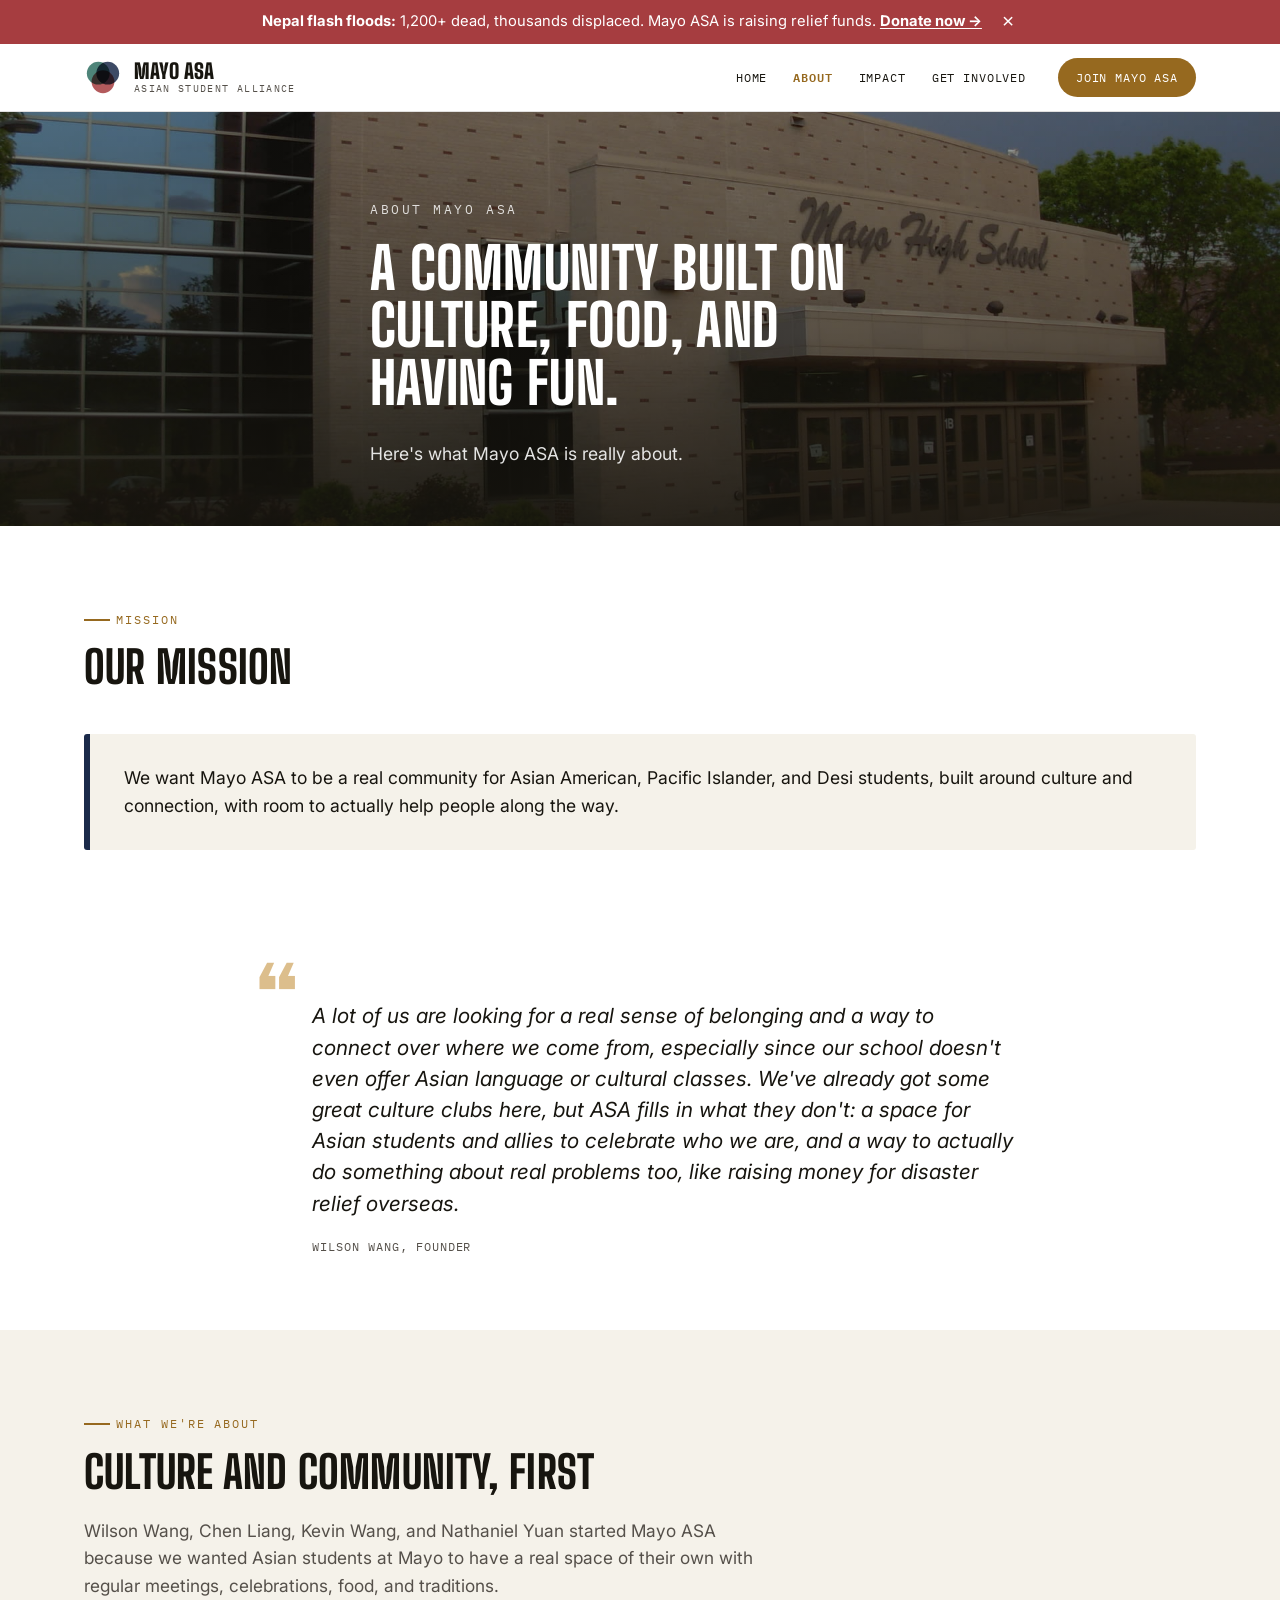
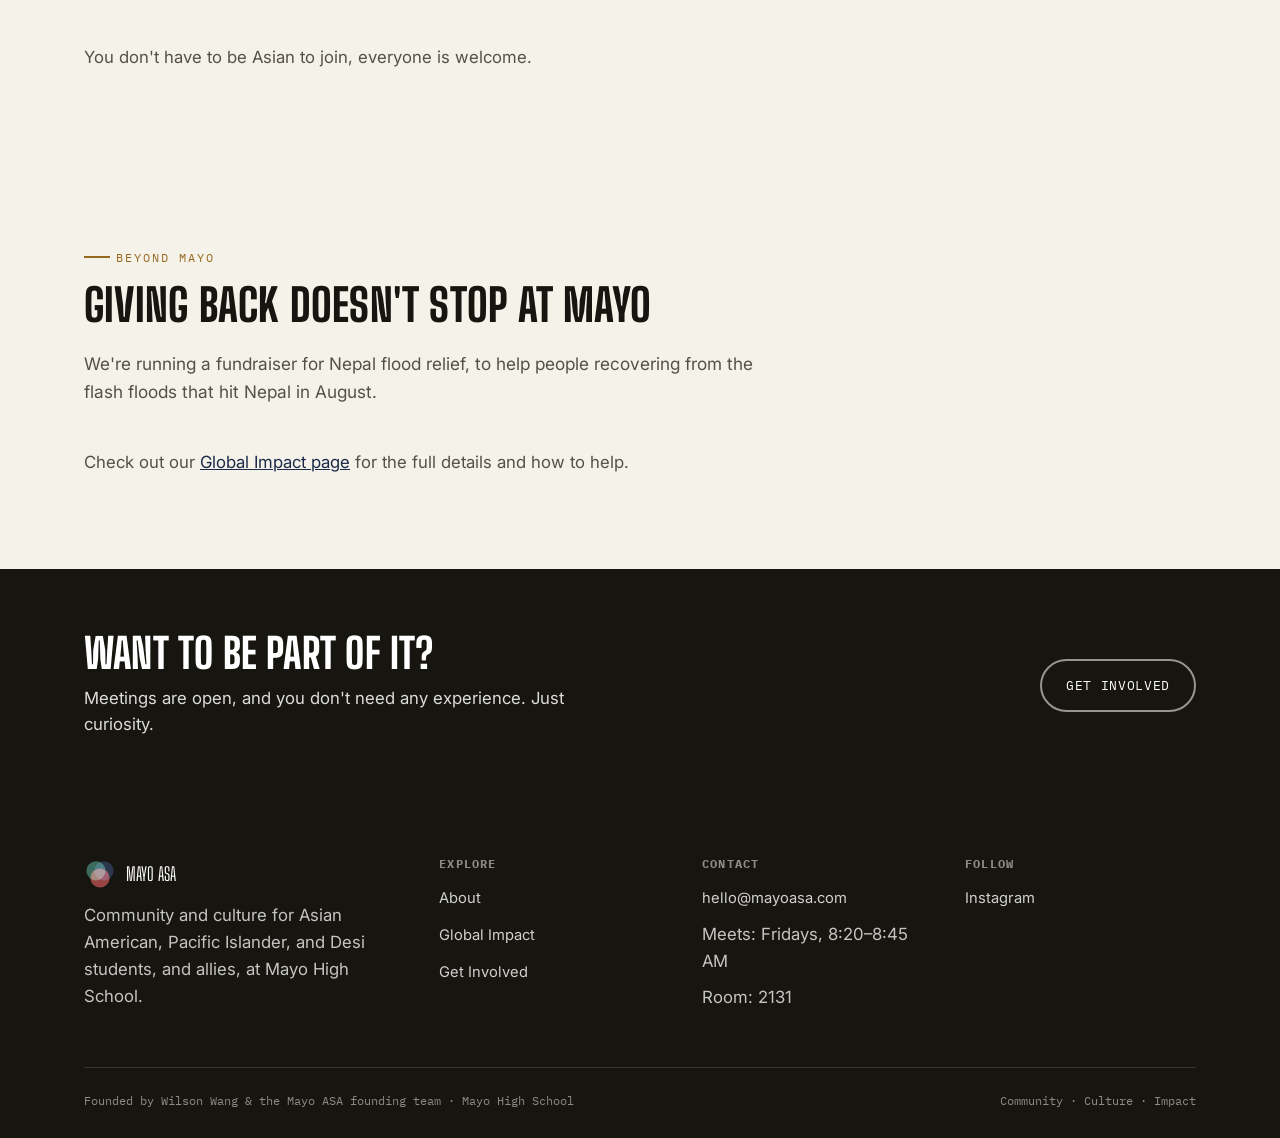
==== commit a0e48f43: "Update meeting time to Fridays 8:20-8:45 AM, note latecomers welcome Co-Authored-By: Claude Sonnet 5" ====
--- a/about.html
+++ b/about.html
@@ -3,23 +3,12 @@
 <head>
 <meta charset="UTF-8">
 <meta name="viewport" content="width=device-width, initial-scale=1.0">
-<link rel="icon" href="/favicon.ico" sizes="48x48">
 <link rel="icon" type="image/svg+xml" href="images/favicon.svg">
-<link rel="icon" type="image/png" sizes="48x48" href="images/favicon-48x48.png">
-<link rel="icon" type="image/png" sizes="96x96" href="images/favicon-96x96.png">
-<link rel="icon" type="image/png" sizes="144x144" href="images/favicon-144x144.png">
 <link rel="icon" type="image/png" sizes="32x32" href="images/favicon-32x32.png">
 <link rel="icon" type="image/png" sizes="16x16" href="images/favicon-16x16.png">
 <link rel="apple-touch-icon" sizes="180x180" href="images/apple-touch-icon.png">
 <title>About — Mayo ASA</title>
 <meta name="description" content="Mayo ASA's story and mission — a community built on culture, connection, and giving back at Mayo High School.">
-<link rel="canonical" href="https://www.mayoasa.com/about.html">
-<meta property="og:type" content="website">
-<meta property="og:title" content="About — Mayo ASA">
-<meta property="og:description" content="Mayo ASA's story and mission — a community built on culture, connection, and giving back at Mayo High School.">
-<meta property="og:url" content="https://www.mayoasa.com/about.html">
-<meta property="og:image" content="https://www.mayoasa.com/images/hero-about.jpg">
-<meta name="twitter:card" content="summary_large_image">
 <link rel="preconnect" href="https://fonts.googleapis.com">
 <link rel="preconnect" href="https://fonts.gstatic.com" crossorigin>
 <link href="https://fonts.googleapis.com/css2?family=Big+Shoulders+Display:wght@600;700;800;900&family=Inter:wght@400;500;600;700&family=IBM+Plex+Mono:wght@400;500;600&display=swap" rel="stylesheet">
@@ -27,6 +16,13 @@
 </head>
 <body>
 <noscript><style>.reveal{opacity:1!important;transform:none!important}</style></noscript>
+
+<div class="donate-banner" id="donate-banner">
+  <div class="wrap donate-banner-inner">
+    <p><strong>Nepal flash floods:</strong> 1,200+ dead, thousands displaced. Mayo ASA is raising relief funds. <a href="impact.html#donate">Donate now &rarr;</a></p>
+    <button type="button" class="donate-banner-close" aria-label="Dismiss donation banner">&times;</button>
+  </div>
+</div>
 
 <header class="masthead">
   <div class="masthead-bar">
@@ -156,7 +152,7 @@
         <h4>Contact</h4>
         <ul>
           <li><a href="mailto:hello@mayoasa.com">hello@mayoasa.com</a></li>
-          <li>Meets: Fridays, 4:30–5:30 PM</li>
+          <li>Meets: Fridays, 8:20–8:45 AM</li>
           <li>Room: 2131</li>
         </ul>
       </div>
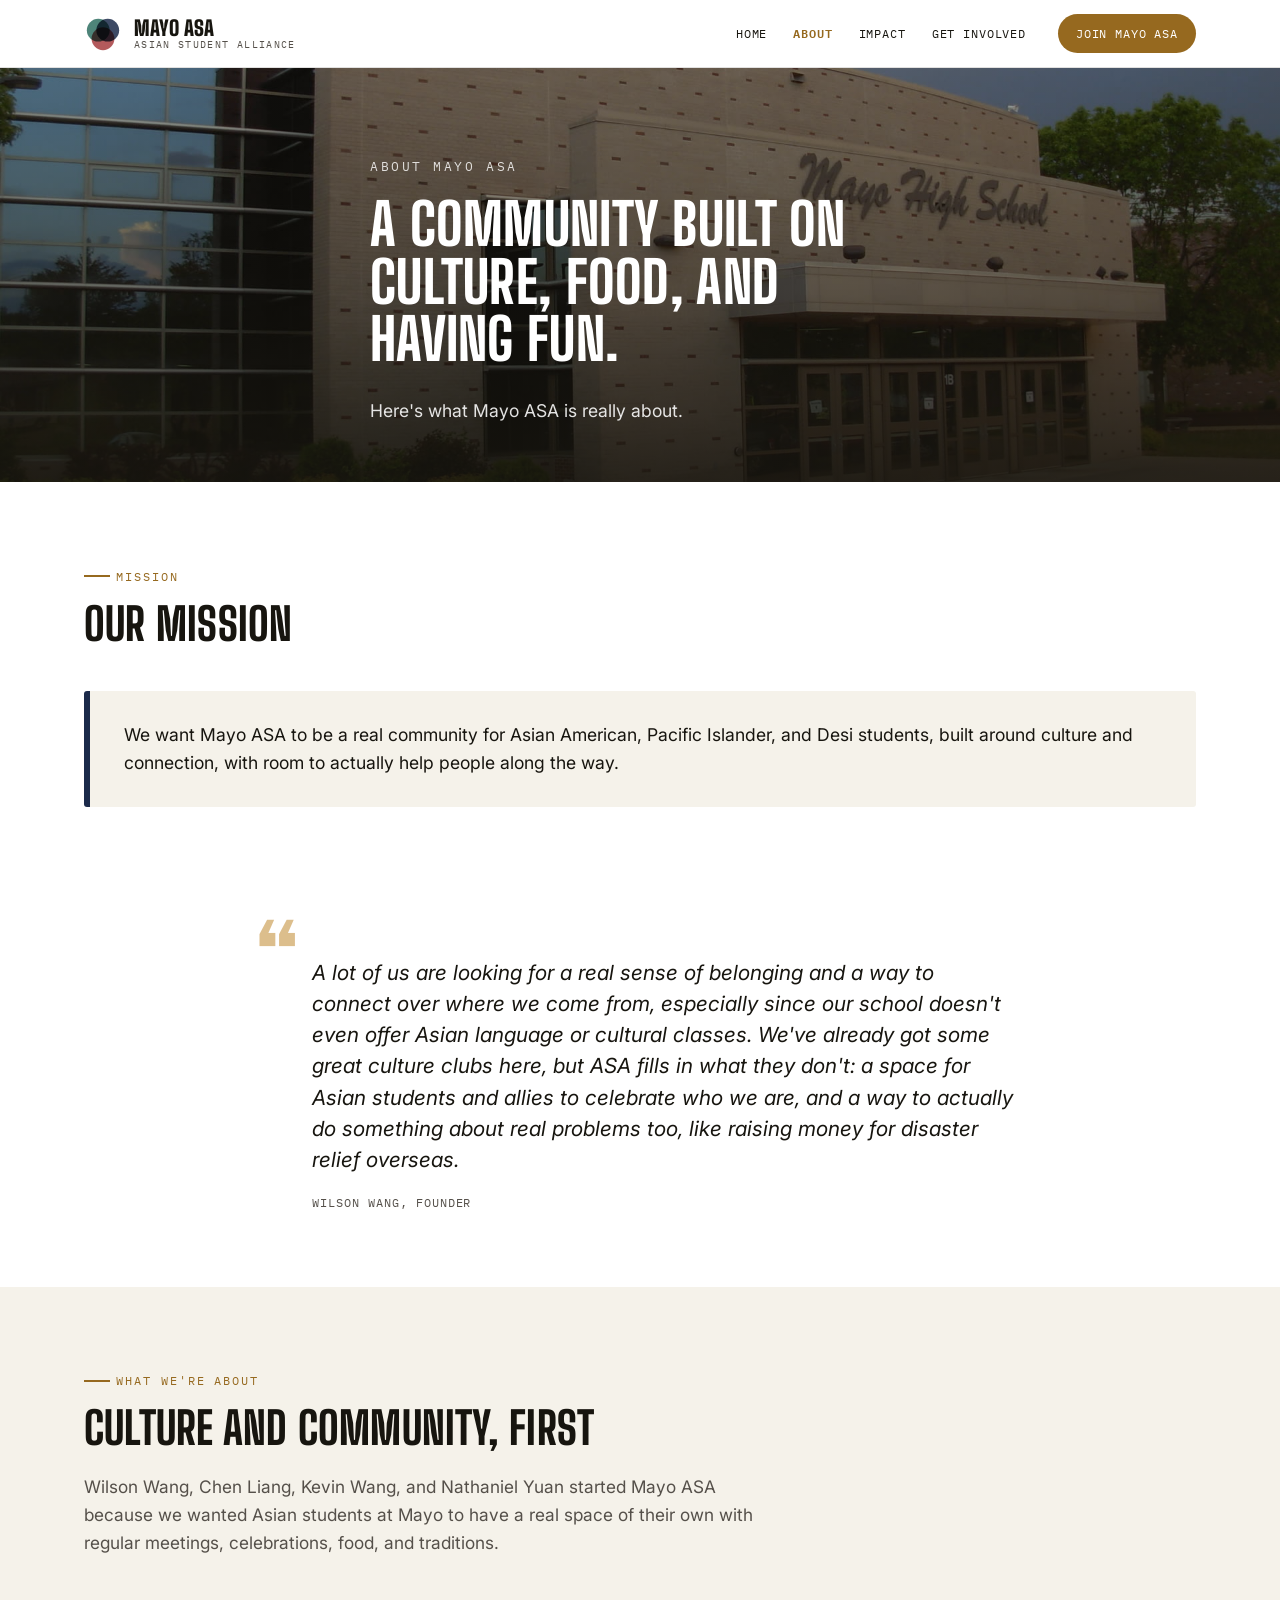
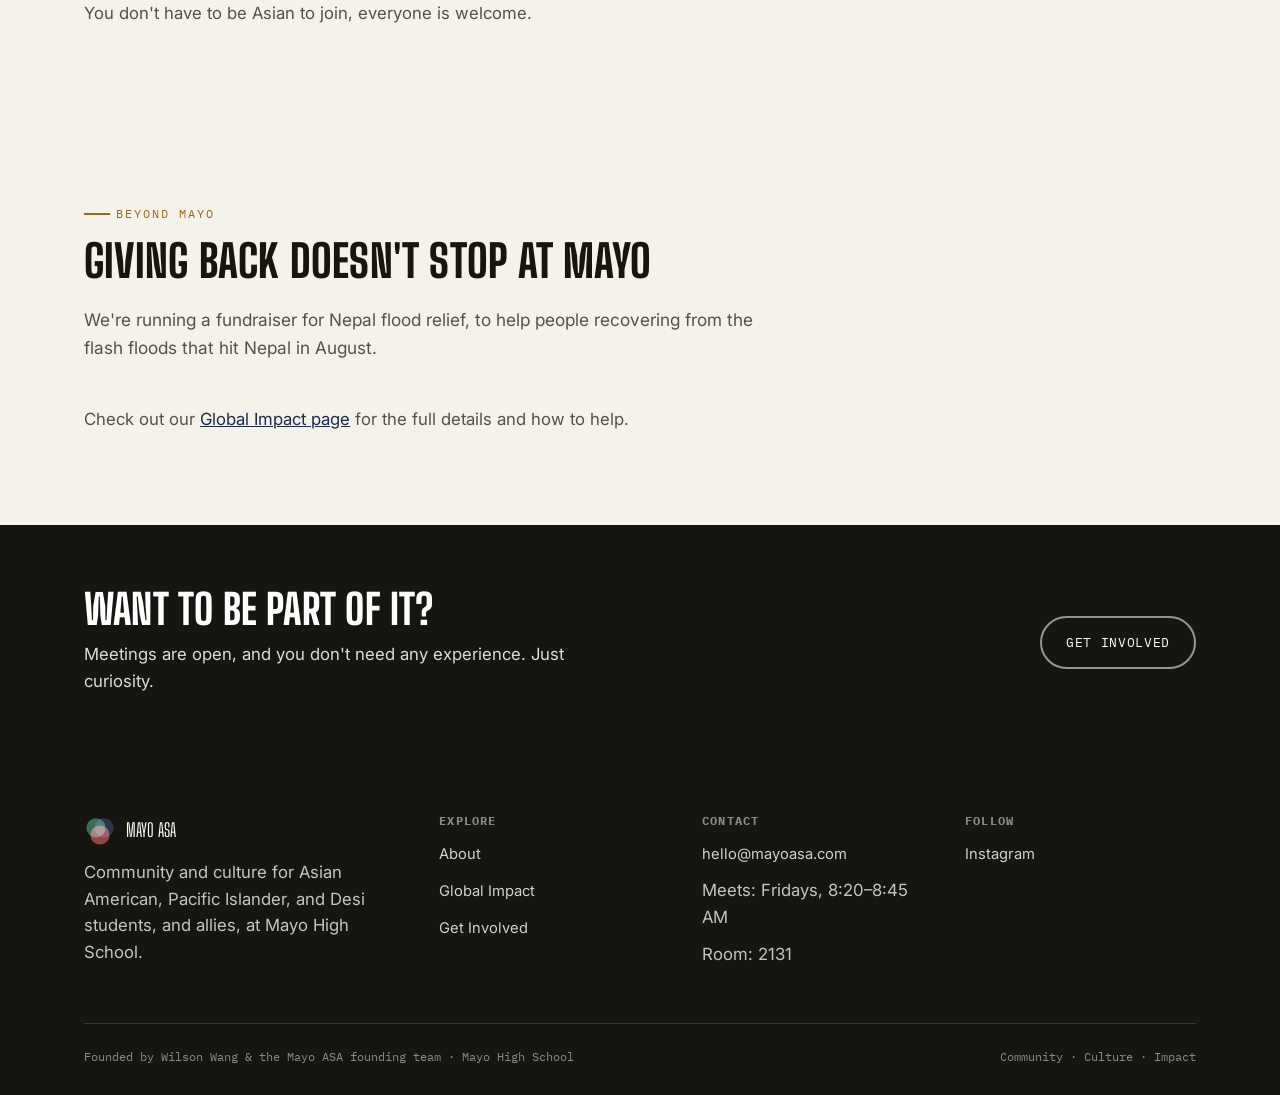
==== commit 34f9b848: "Update meeting time to Fridays 8:20-8:45 AM, note latecomers welcome Co-Authored-By: Claude Opus 5.5" ====
--- a/about.html
+++ b/about.html
@@ -3,12 +3,23 @@
 <head>
 <meta charset="UTF-8">
 <meta name="viewport" content="width=device-width, initial-scale=1.0">
+<link rel="icon" href="/favicon.ico" sizes="48x48">
 <link rel="icon" type="image/svg+xml" href="images/favicon.svg">
+<link rel="icon" type="image/png" sizes="48x48" href="images/favicon-48x48.png">
+<link rel="icon" type="image/png" sizes="96x96" href="images/favicon-96x96.png">
+<link rel="icon" type="image/png" sizes="144x144" href="images/favicon-144x144.png">
 <link rel="icon" type="image/png" sizes="32x32" href="images/favicon-32x32.png">
 <link rel="icon" type="image/png" sizes="16x16" href="images/favicon-16x16.png">
 <link rel="apple-touch-icon" sizes="180x180" href="images/apple-touch-icon.png">
 <title>About — Mayo ASA</title>
 <meta name="description" content="Mayo ASA's story and mission — a community built on culture, connection, and giving back at Mayo High School.">
+<link rel="canonical" href="https://www.mayoasa.com/about.html">
+<meta property="og:type" content="website">
+<meta property="og:title" content="About — Mayo ASA">
+<meta property="og:description" content="Mayo ASA's story and mission — a community built on culture, connection, and giving back at Mayo High School.">
+<meta property="og:url" content="https://www.mayoasa.com/about.html">
+<meta property="og:image" content="https://www.mayoasa.com/images/hero-about.jpg">
+<meta name="twitter:card" content="summary_large_image">
 <link rel="preconnect" href="https://fonts.googleapis.com">
 <link rel="preconnect" href="https://fonts.gstatic.com" crossorigin>
 <link href="https://fonts.googleapis.com/css2?family=Big+Shoulders+Display:wght@600;700;800;900&family=Inter:wght@400;500;600;700&family=IBM+Plex+Mono:wght@400;500;600&display=swap" rel="stylesheet">
@@ -16,13 +27,6 @@
 </head>
 <body>
 <noscript><style>.reveal{opacity:1!important;transform:none!important}</style></noscript>
-
-<div class="donate-banner" id="donate-banner">
-  <div class="wrap donate-banner-inner">
-    <p><strong>Nepal flash floods:</strong> 1,200+ dead, thousands displaced. Mayo ASA is raising relief funds. <a href="impact.html#donate">Donate now &rarr;</a></p>
-    <button type="button" class="donate-banner-close" aria-label="Dismiss donation banner">&times;</button>
-  </div>
-</div>
 
 <header class="masthead">
   <div class="masthead-bar">
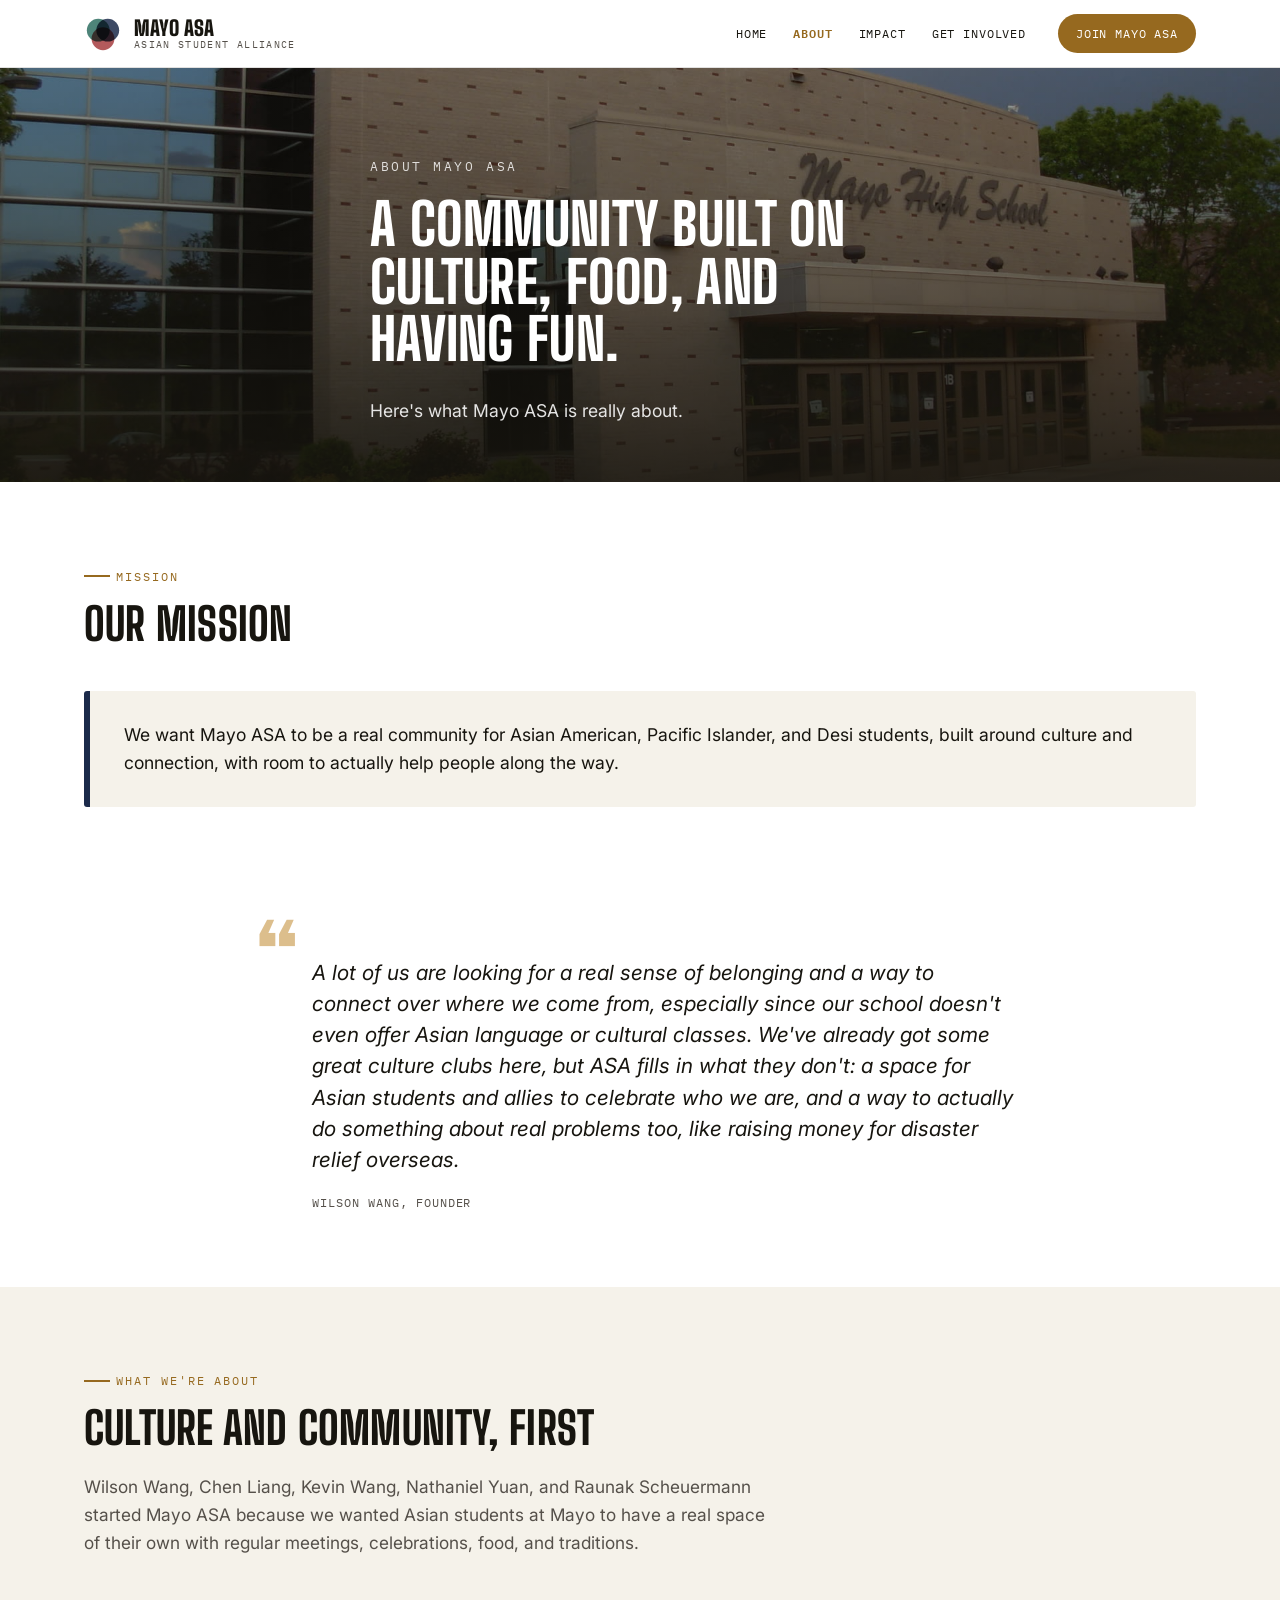
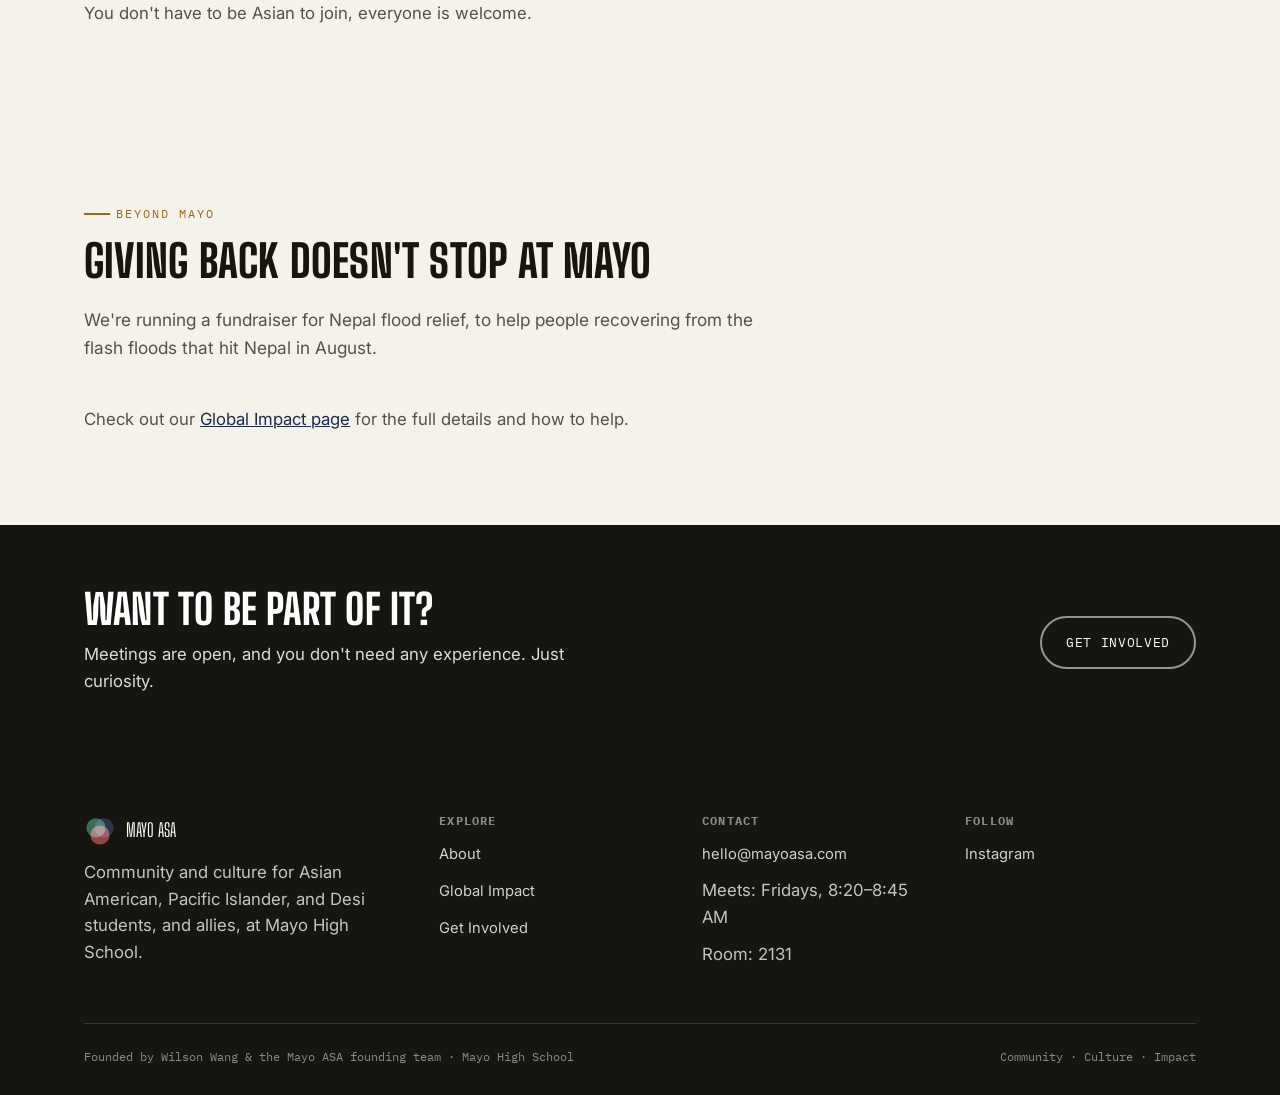
==== commit 4a223947: "Add Raunak Scheuermann as a co-founder Co-Authored-By: Claude Opus 5.5 <noreply@anthropic.com> Claud" ====
--- a/about.html
+++ b/about.html
@@ -97,7 +97,7 @@
       <div class="section-head">
         <span class="kicker">What we're about</span>
         <h2>Culture and community, first</h2>
-        <p>Wilson Wang, Chen Liang, Kevin Wang, and Nathaniel Yuan started Mayo ASA because we wanted Asian students at Mayo to have a real space of their own with regular meetings, celebrations, food, and traditions.</p>
+        <p>Wilson Wang, Chen Liang, Kevin Wang, Nathaniel Yuan, and Raunak Scheuermann started Mayo ASA because we wanted Asian students at Mayo to have a real space of their own with regular meetings, celebrations, food, and traditions.</p>
       </div>
       <p style="max-width:64ch; color:var(--ink-soft);">You don't have to be Asian to join, everyone is welcome.</p>
     </div>
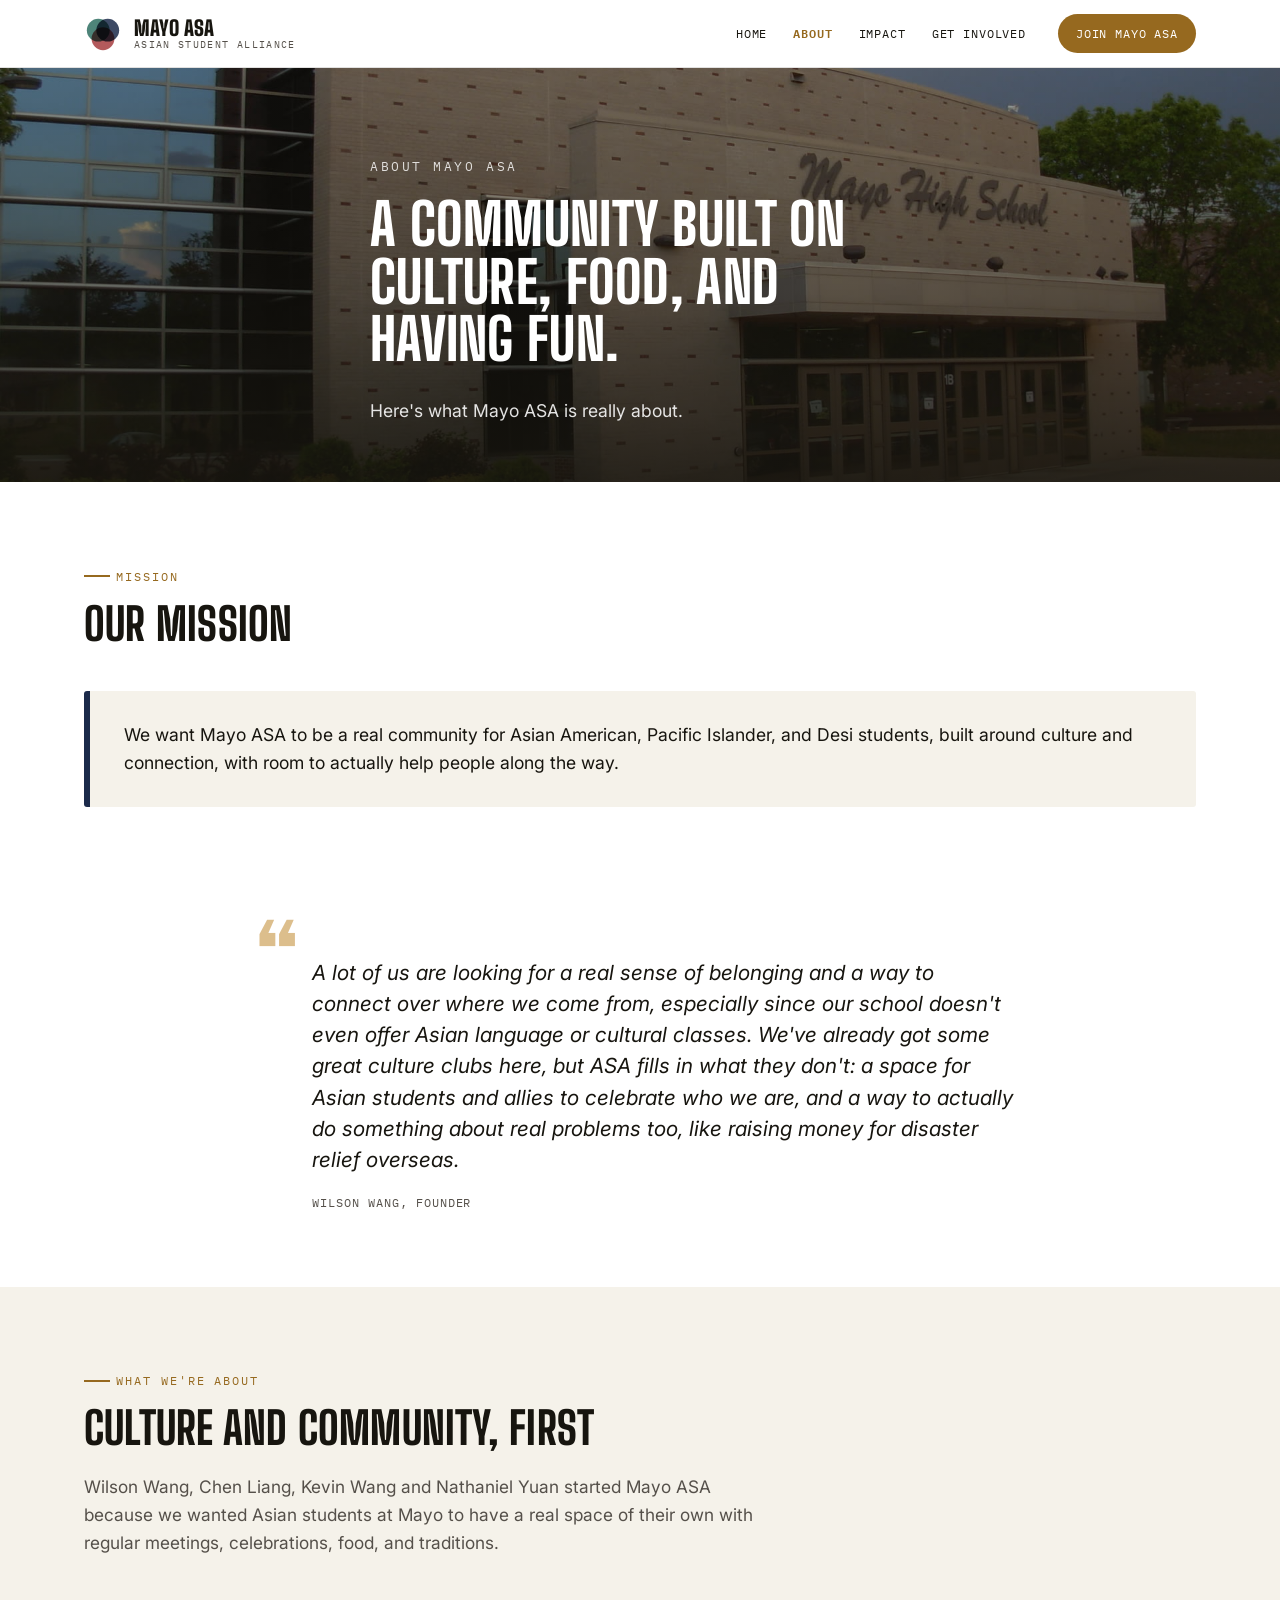
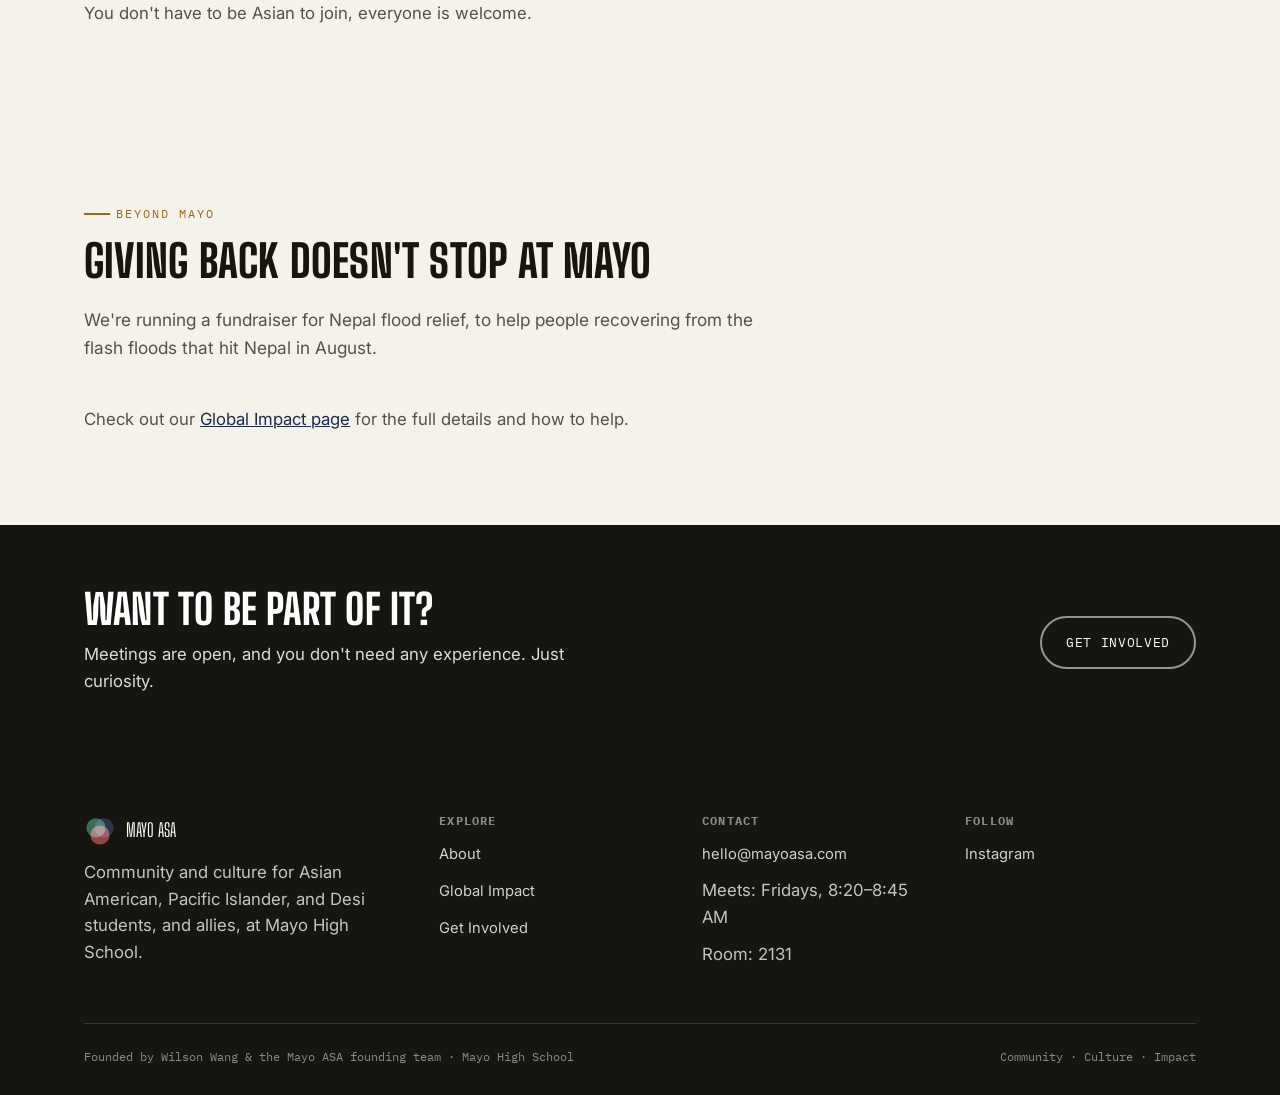
==== commit 9f1c708e: "Update about.html" ====
--- a/about.html
+++ b/about.html
@@ -97,7 +97,7 @@
       <div class="section-head">
         <span class="kicker">What we're about</span>
         <h2>Culture and community, first</h2>
-        <p>Wilson Wang, Chen Liang, Kevin Wang, Nathaniel Yuan, and Raunak Scheuermann started Mayo ASA because we wanted Asian students at Mayo to have a real space of their own with regular meetings, celebrations, food, and traditions.</p>
+        <p>Wilson Wang, Chen Liang, Kevin Wang and Nathaniel Yuan started Mayo ASA because we wanted Asian students at Mayo to have a real space of their own with regular meetings, celebrations, food, and traditions.</p>
       </div>
       <p style="max-width:64ch; color:var(--ink-soft);">You don't have to be Asian to join, everyone is welcome.</p>
     </div>
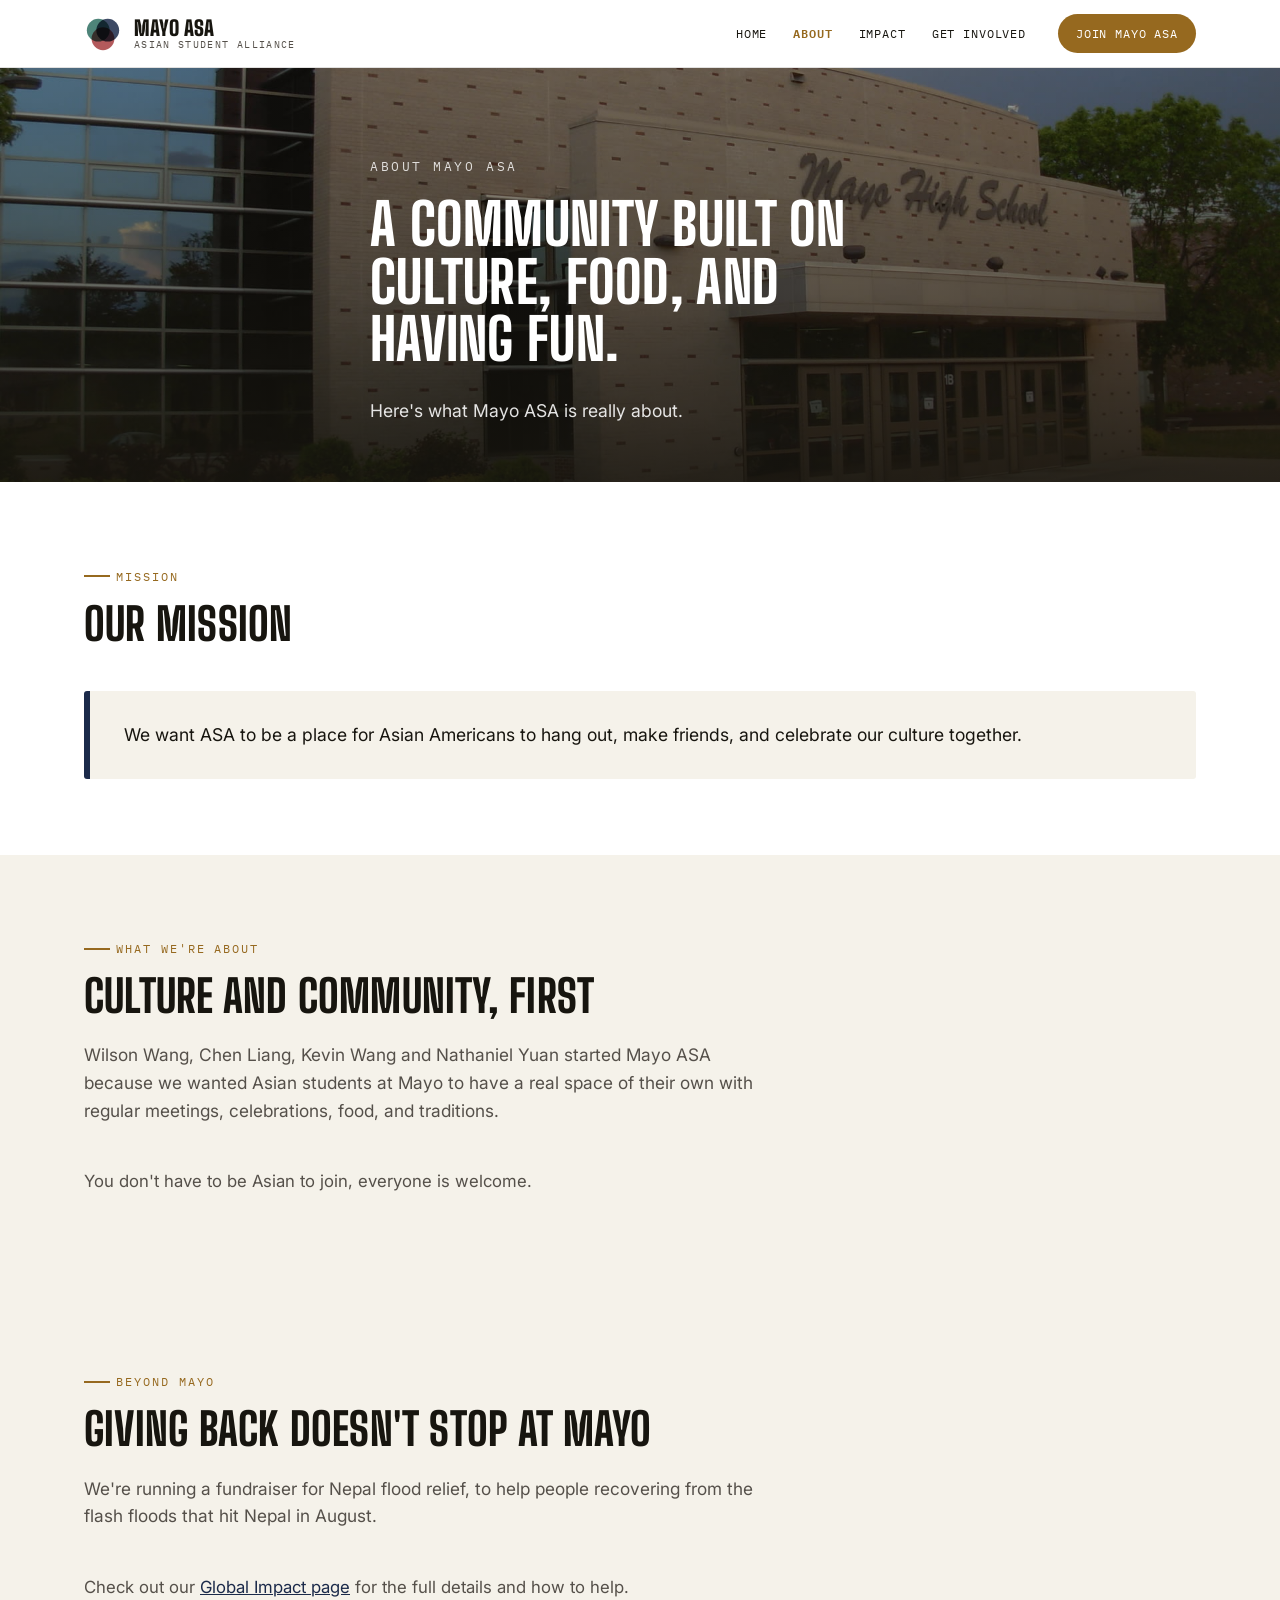
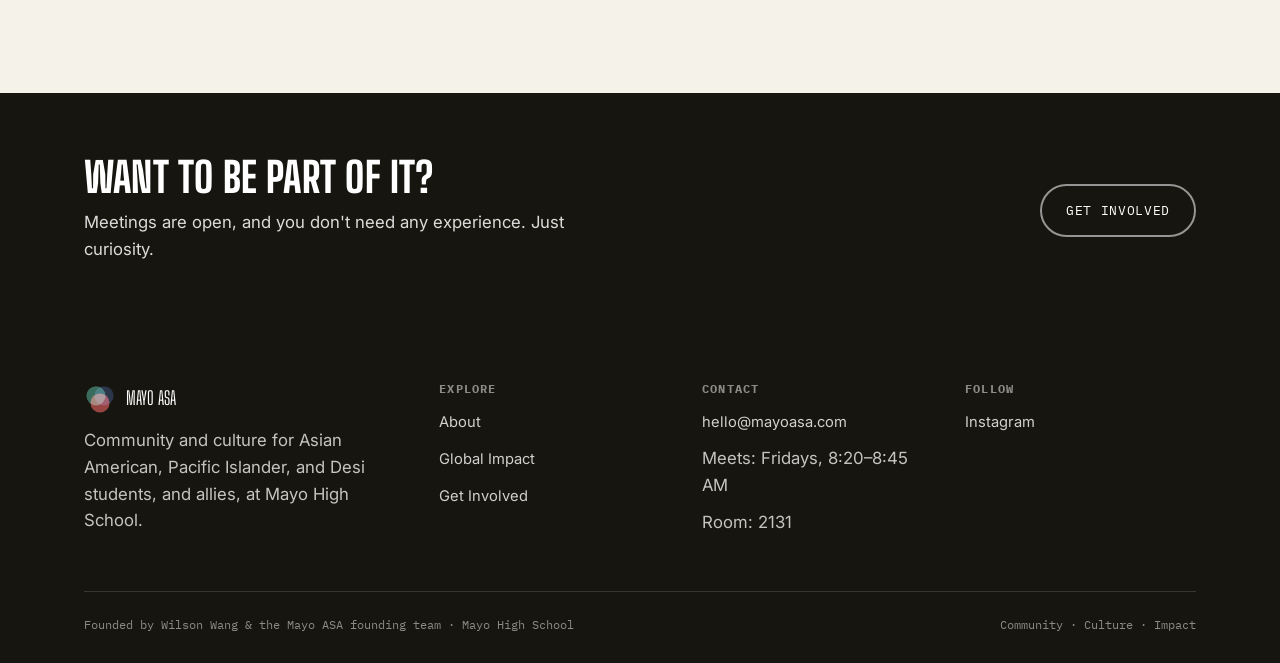
==== commit 5a6c0cd3: "Point "Meet the founders" at the founders section; drop About quote The button linked to the About p" ====
--- a/about.html
+++ b/about.html
@@ -78,17 +78,8 @@
         <h2>Our mission</h2>
       </div>
       <div class="callout" style="border-color:var(--navy);">
-        <p>We want Mayo ASA to be a real community for Asian American, Pacific Islander, and Desi students, built around culture and connection, with room to actually help people along the way.</p>
+        <p>We want ASA to be a place for Asian Americans to hang out, make friends, and celebrate our culture together.</p>
       </div>
-    </div>
-  </section>
-
-  <section class="quote-section reveal">
-    <div class="wrap">
-      <blockquote class="pull-quote">
-        <p>A lot of us are looking for a real sense of belonging and a way to connect over where we come from, especially since our school doesn't even offer Asian language or cultural classes. We've already got some great culture clubs here, but ASA fills in what they don't: a space for Asian students and allies to celebrate who we are, and a way to actually do something about real problems too, like raising money for disaster relief overseas.</p>
-        <cite class="pull-quote-cite">Wilson Wang, Founder</cite>
-      </blockquote>
     </div>
   </section>
 
--- a/style.css
+++ b/style.css
@@ -35,6 +35,8 @@
 
 * { box-sizing: border-box; }
 html { scroll-behavior: smooth; }
+/* keep in-page jumps (like #founders) from landing under the sticky header */
+section[id] { scroll-margin-top: 68px; }
 
 @media (prefers-reduced-motion: reduce) {
   html { scroll-behavior: auto; }
@@ -118,32 +120,6 @@
 .tag--advocacy { color: var(--brick-dark); }
 .tag--gold { color: var(--gold-dark); }
 .tag--global { color: var(--gold-dark); }
-
-/* ------------------------------------ donate banner ----------------------- */
-.donate-banner { background: var(--brick); color: var(--white); }
-.donate-banner-inner {
-  display: flex;
-  align-items: center;
-  justify-content: center;
-  gap: 16px;
-  padding: 10px 24px;
-  text-align: center;
-}
-.donate-banner p { margin: 0; font-size: 0.92rem; }
-.donate-banner a { color: var(--white); font-weight: 700; text-decoration: underline; text-underline-offset: 2px; }
-.donate-banner-close {
-  background: none;
-  border: none;
-  color: var(--white);
-  font-size: 1.3rem;
-  line-height: 1;
-  cursor: pointer;
-  padding: 0 4px;
-  flex-shrink: 0;
-}
-@media (max-width: 640px) {
-  .donate-banner-inner { flex-wrap: wrap; padding: 10px 16px; }
-}
 
 /* ------------------------------------ masthead / nav --------------------- */
 .masthead {
@@ -338,6 +314,17 @@
   height: 100%;
   object-fit: cover;
   display: block;
+}
+
+/* masonry via columns so each photo keeps its own shape (no cropping) */
+.gallery { columns: 3; column-gap: 16px; }
+.gallery figure { margin: 0 0 16px; break-inside: avoid; }
+.gallery img {
+  display: block;
+  width: 100%;
+  height: auto;
+  border-radius: var(--radius);
+  background: var(--paper);
 }
 
 /* full-bleed hero variant: adds a scrim so headline text stays legible even
@@ -821,6 +808,8 @@
 @media (max-width: 760px) {
   .nav-toggle { display: inline-flex; flex-direction: column; gap: 5px; align-items: center; justify-content: center; }
   .nav-row { gap: 12px; }
+  .gallery { columns: 2; column-gap: 12px; }
+  .gallery figure { margin-bottom: 12px; }
   .site-nav {
     position: absolute;
     top: 100%;
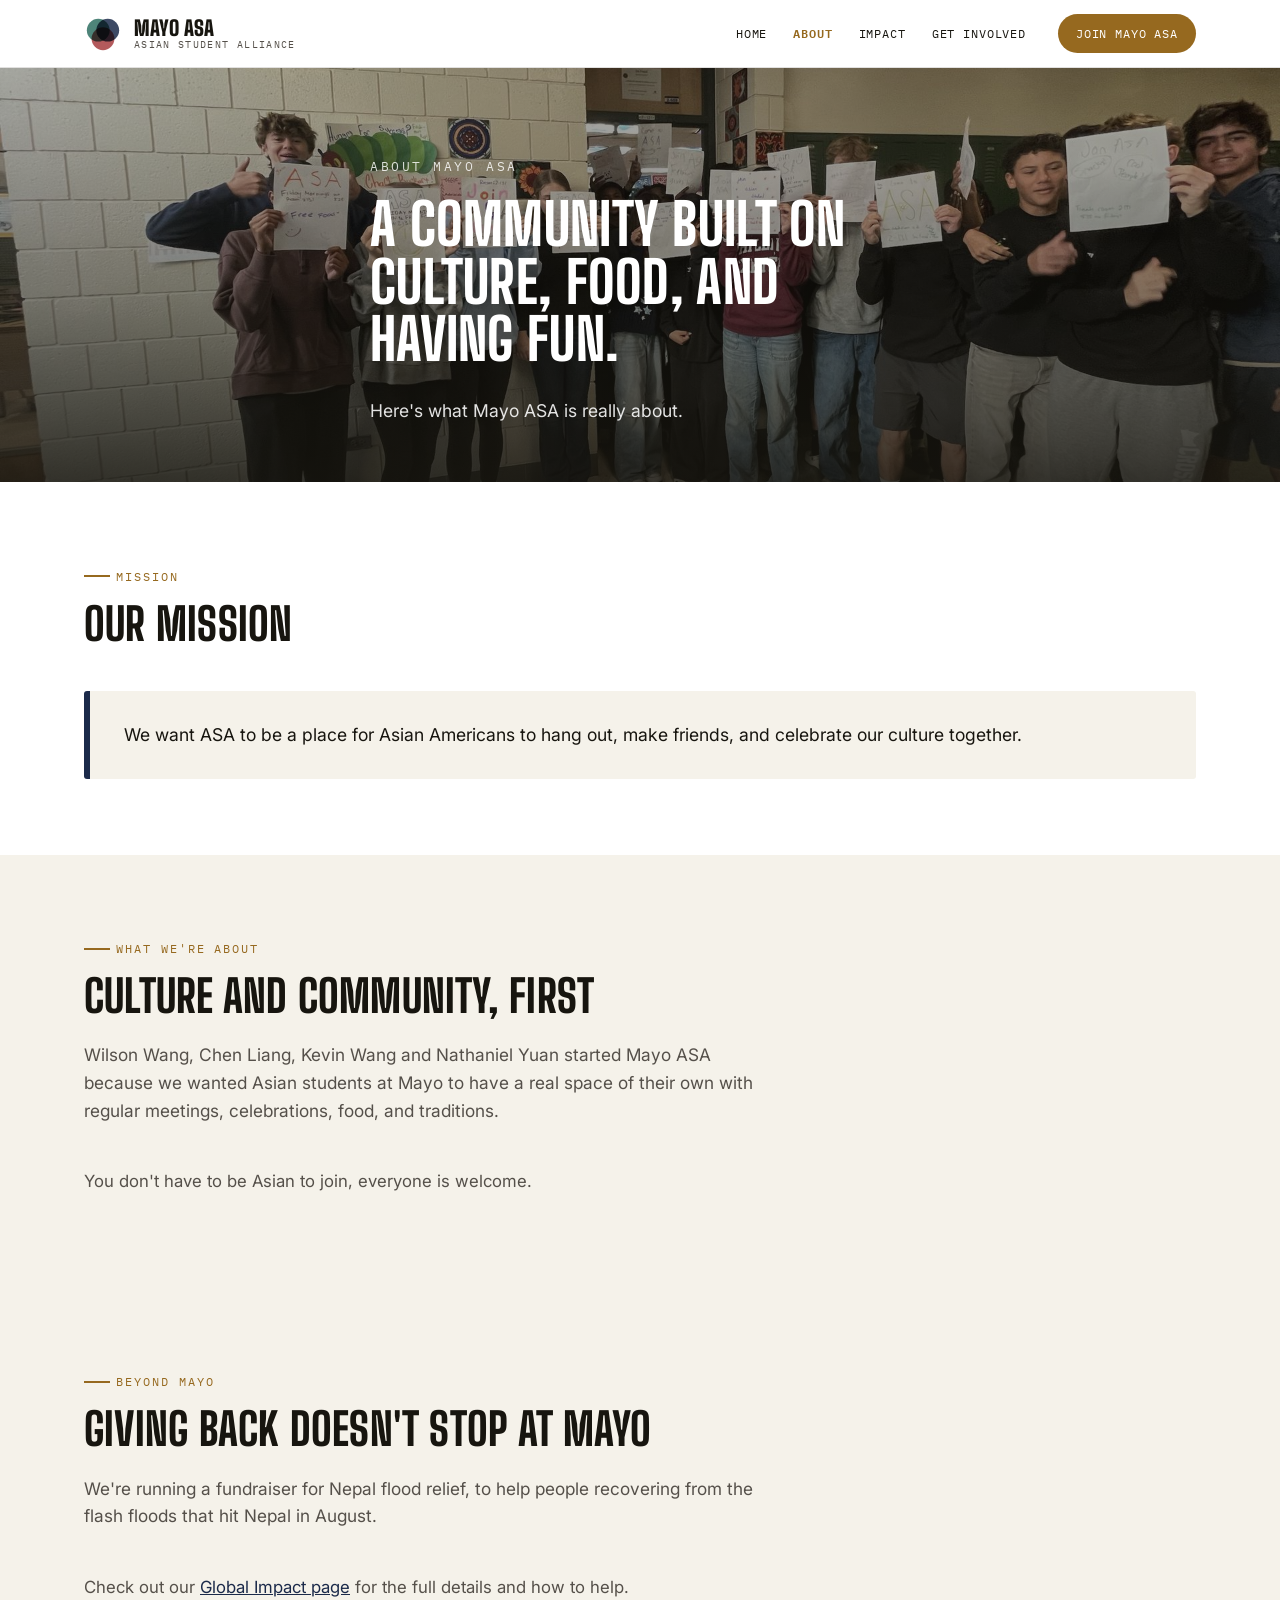
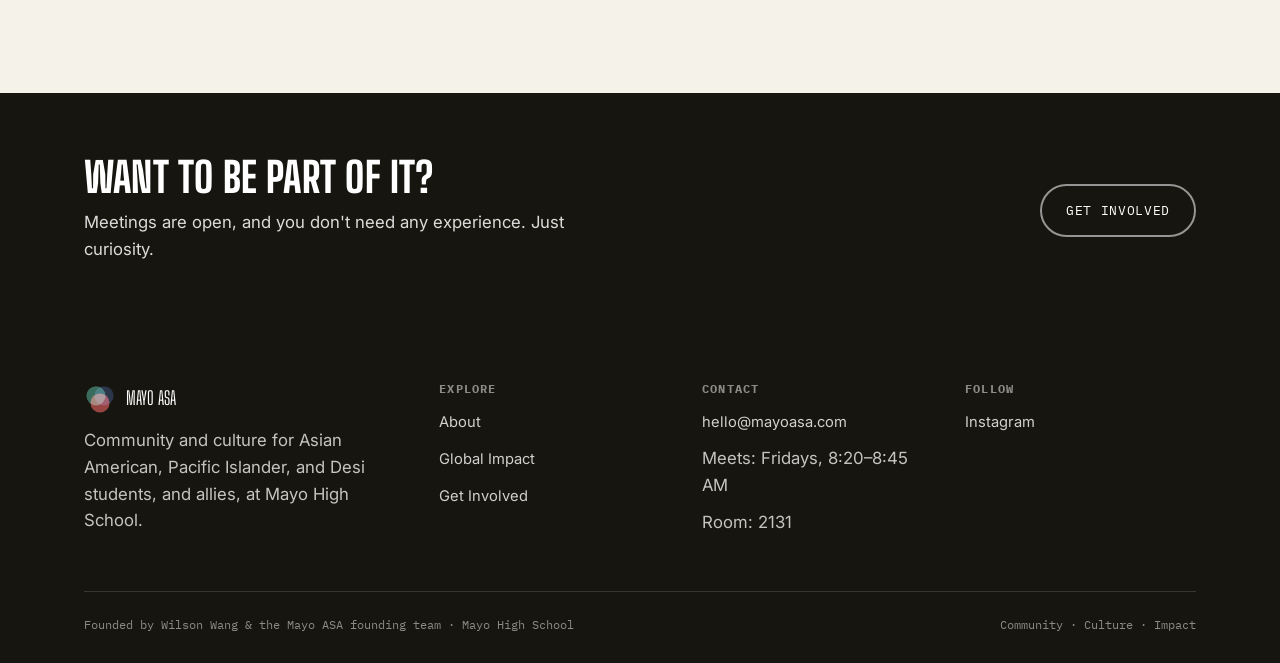
==== commit 380e7a29: "Add poster day photos to Get Involved and a real group shot on About Co-Authored-By: Claude Opus 5.5" ====
--- a/about.html
+++ b/about.html
@@ -62,7 +62,7 @@
 
   <section class="page-hero">
     <div class="photo-frame hero-photo">
-      <img src="images/hero-about.jpg" alt="Mayo High School building">
+      <img src="images/hero-about.jpg" alt="Mayo ASA members holding up hand-drawn ASA posters in a school hallway">
     </div>
     <div class="wrap">
       <p class="hero-kicker">About Mayo ASA</p>
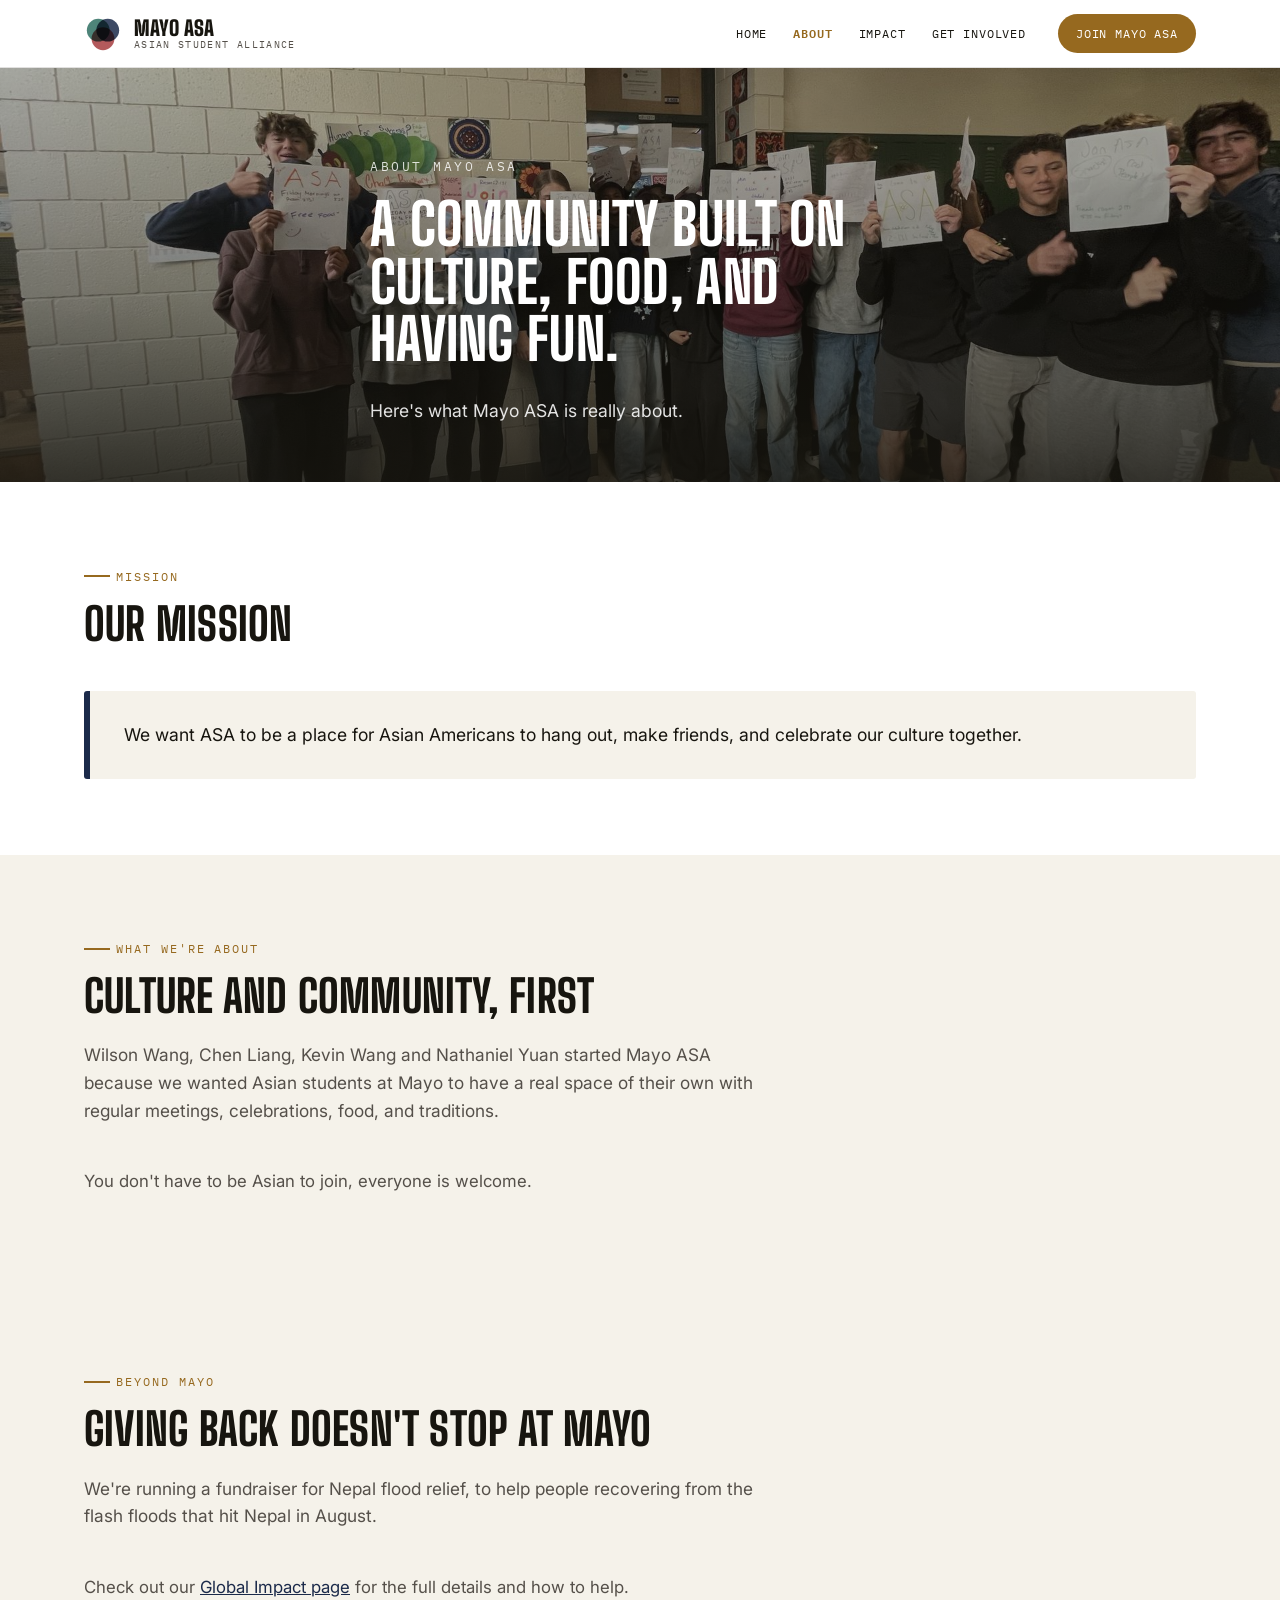
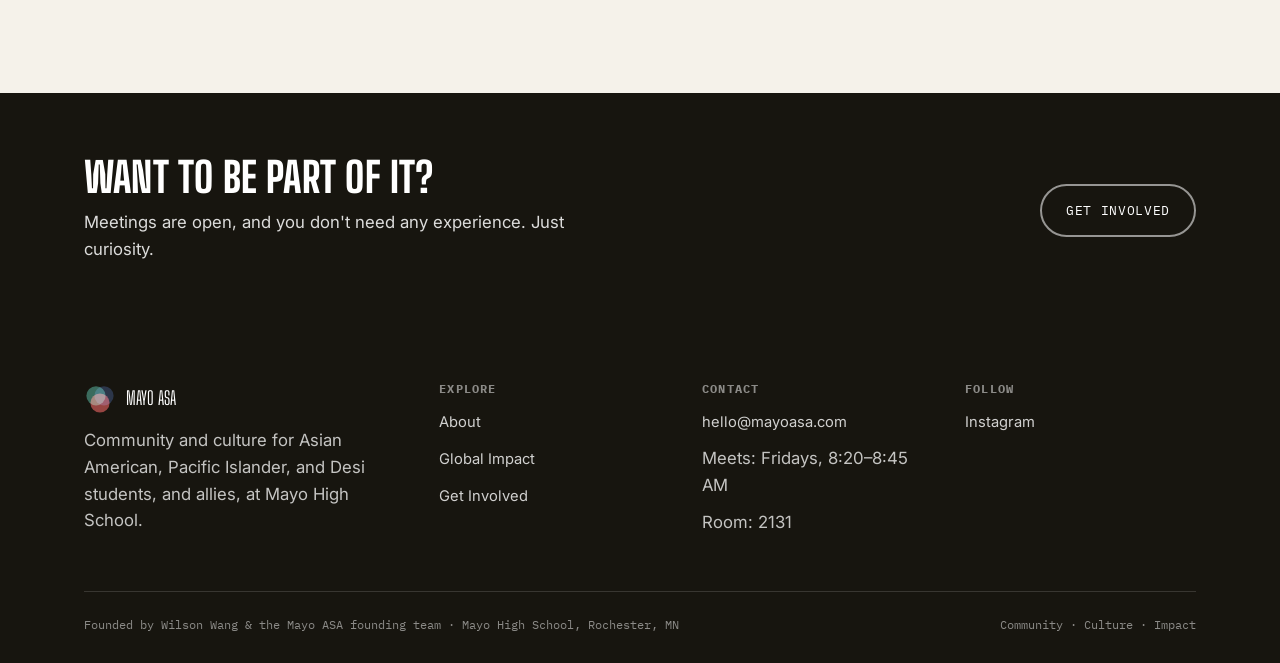
==== commit 66adf3a6: "Help search engines identify the site: structured data and location Adds WebSite/Organization JSON-L" ====
--- a/about.html
+++ b/about.html
@@ -159,7 +159,7 @@
       </div>
     </div>
     <div class="footer-bottom">
-      <span>Founded by Wilson Wang &amp; the Mayo ASA founding team · Mayo High School</span>
+      <span>Founded by Wilson Wang &amp; the Mayo ASA founding team · Mayo High School, Rochester, MN</span>
       <span>Community · Culture · Impact</span>
     </div>
   </div>
